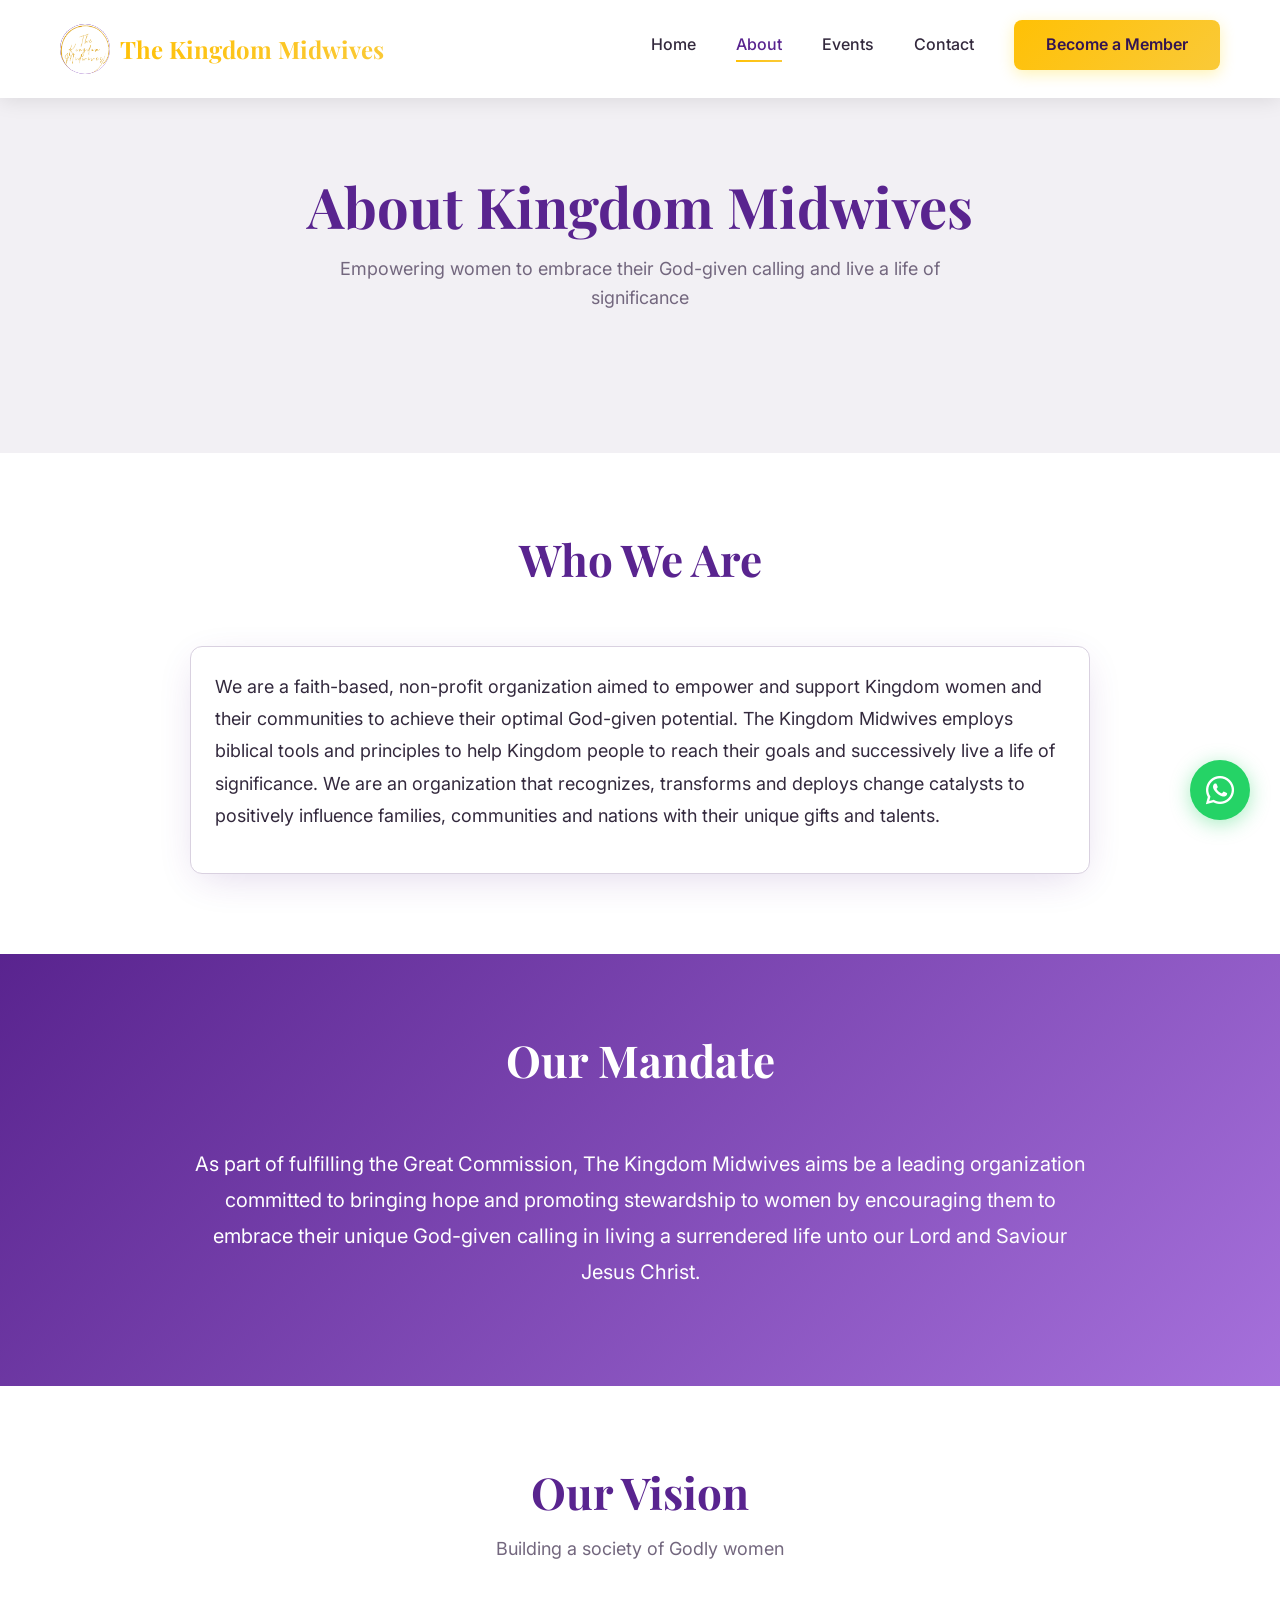
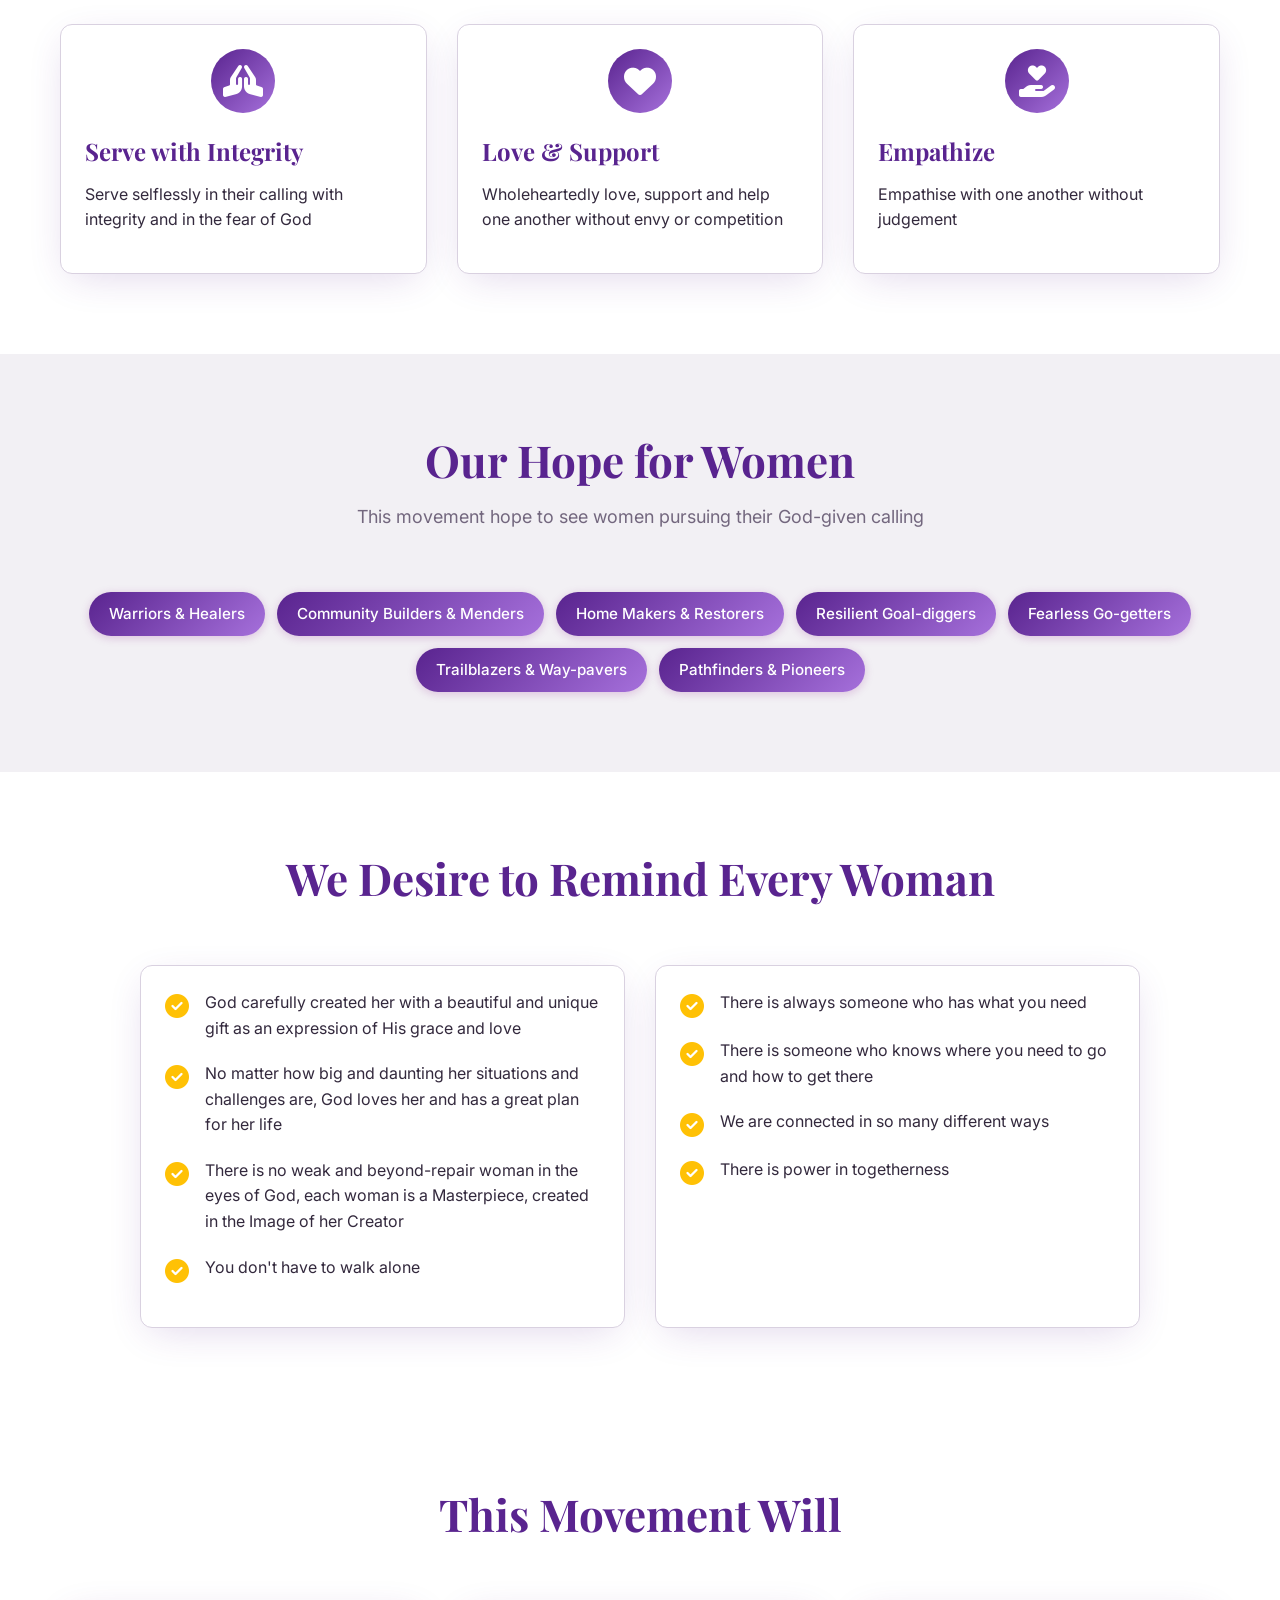
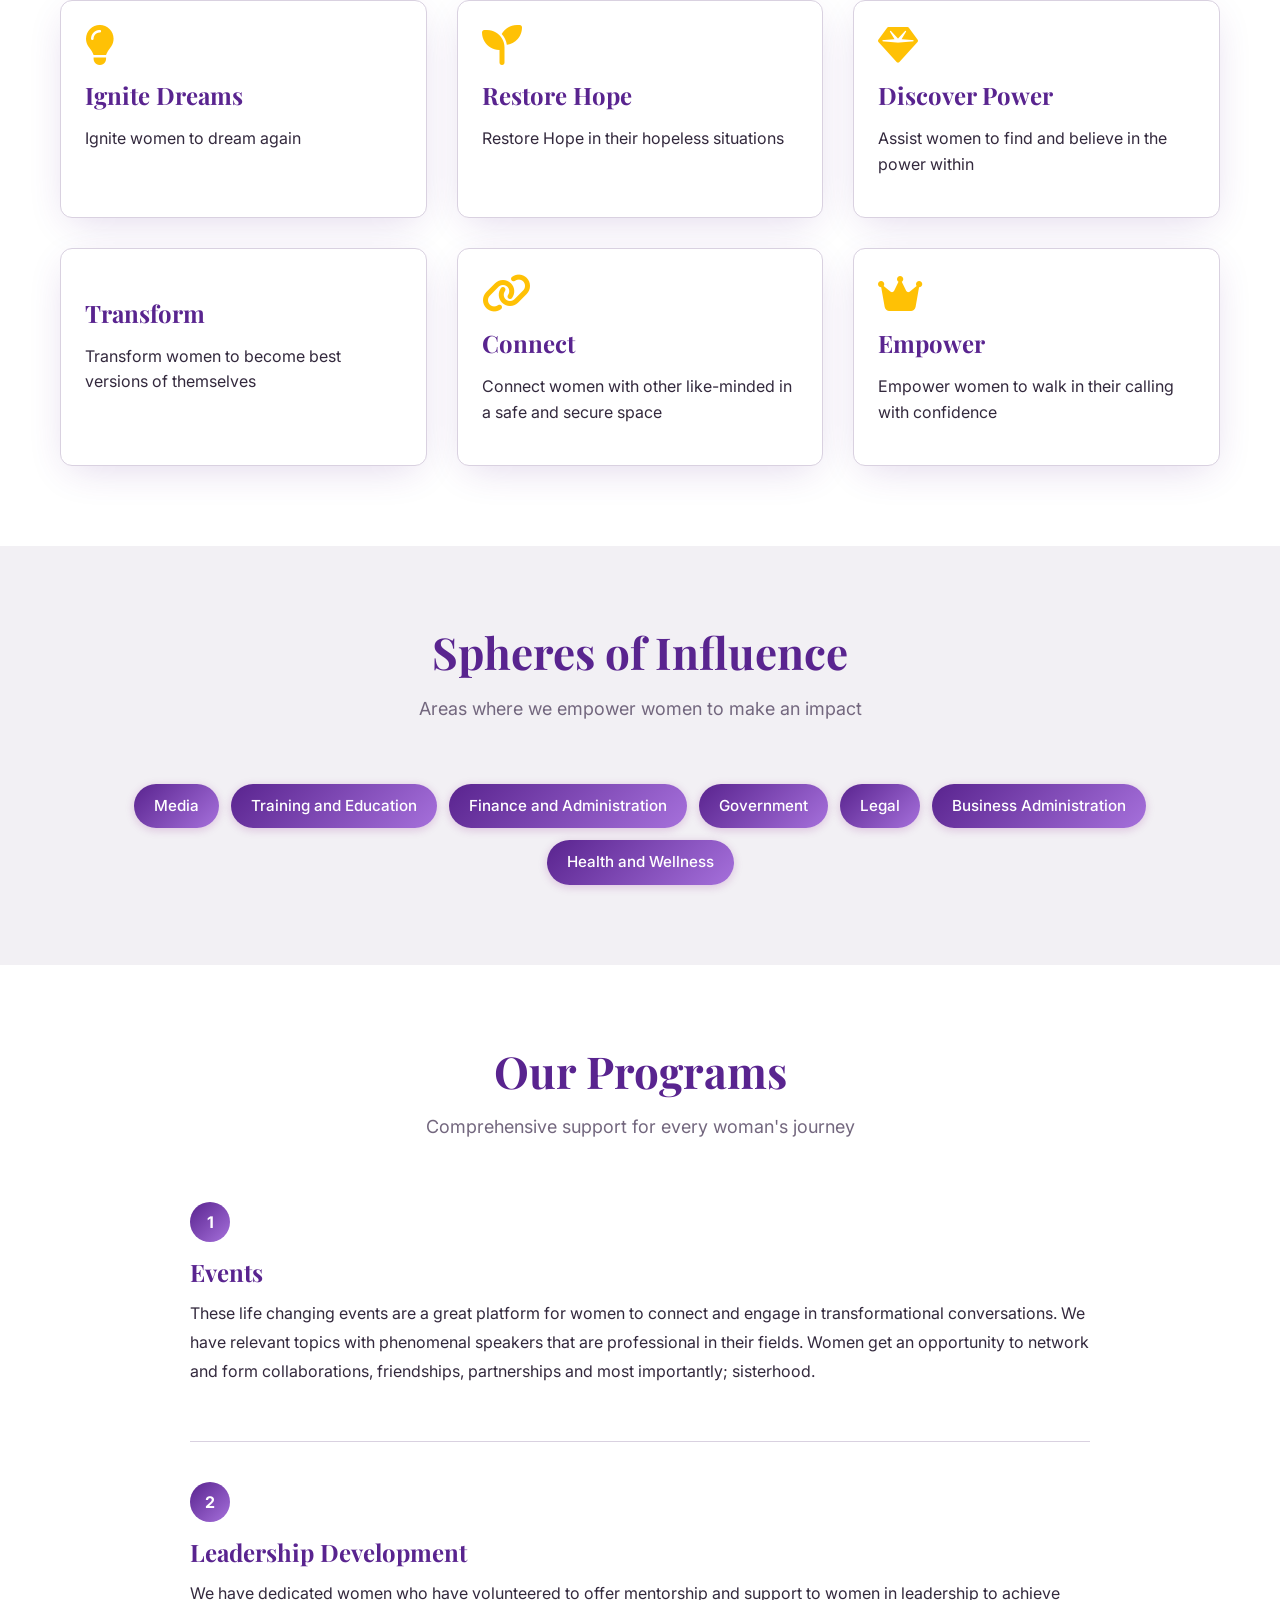
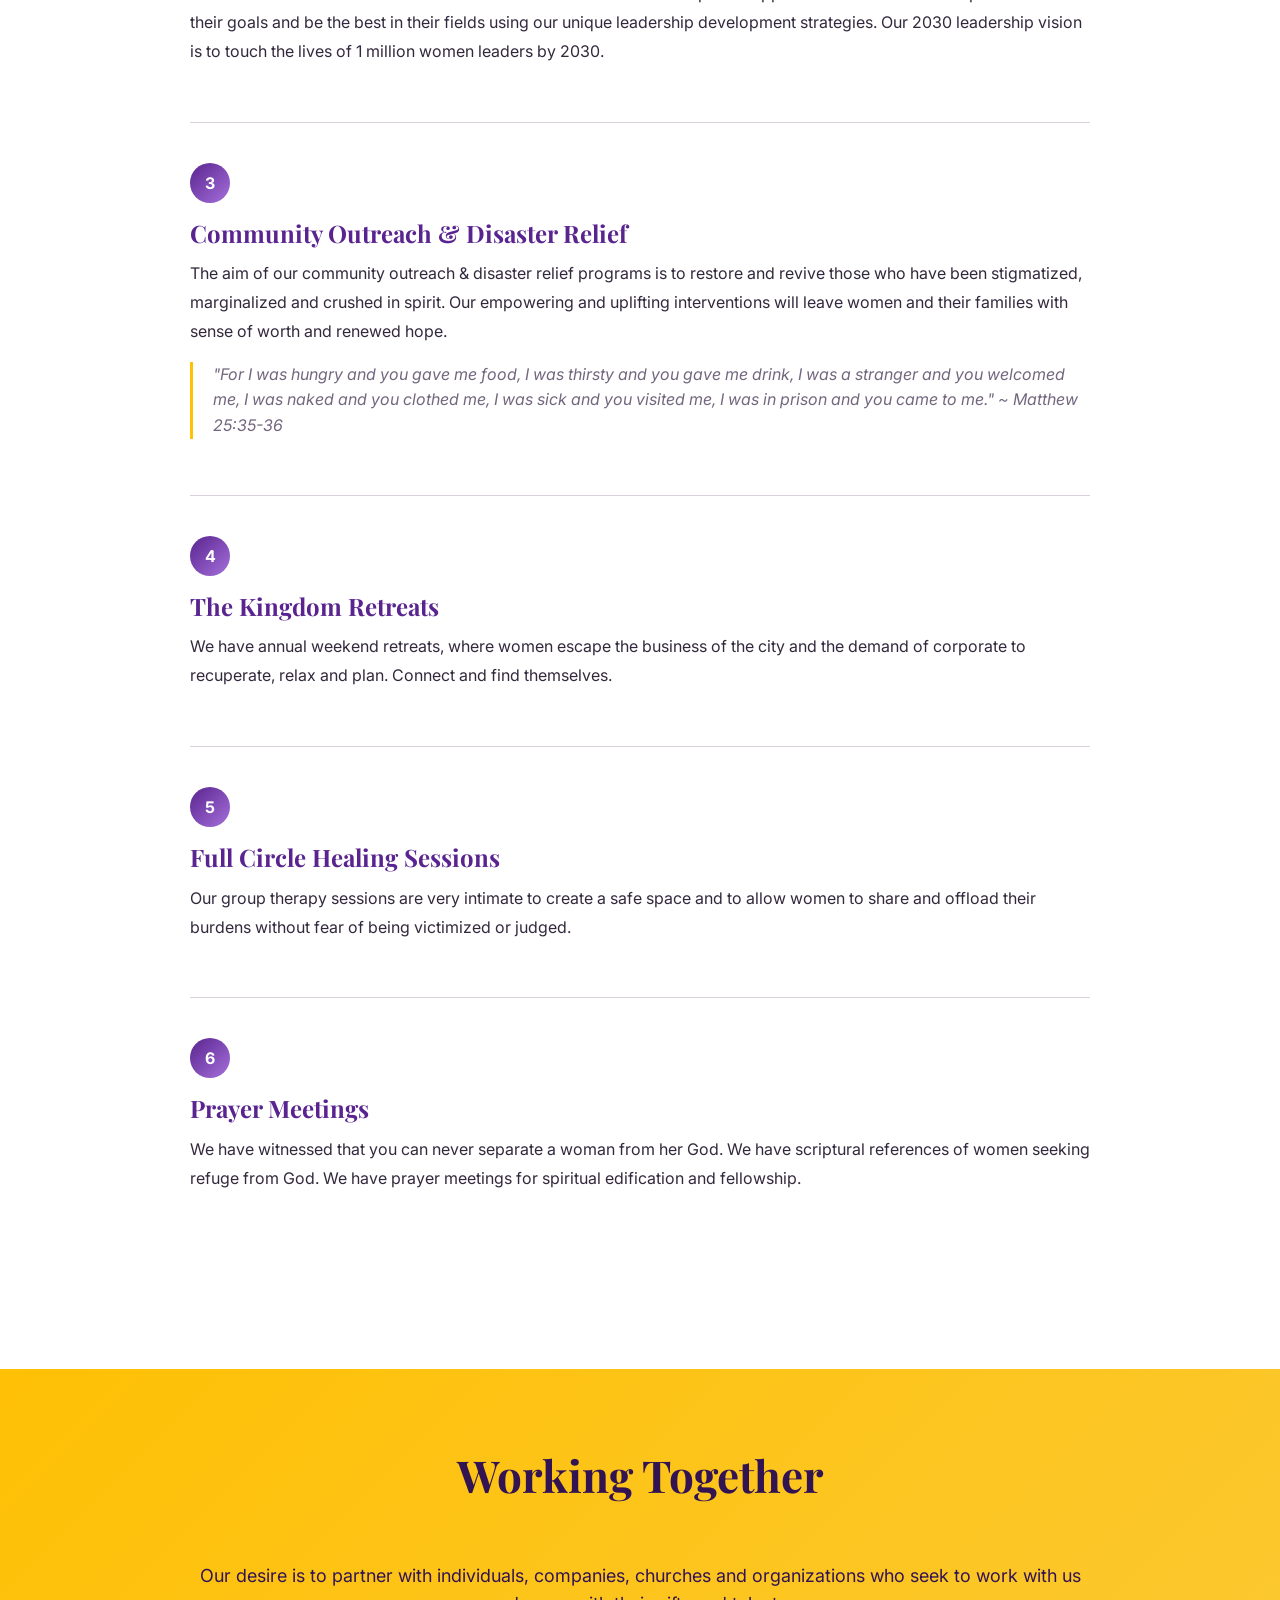
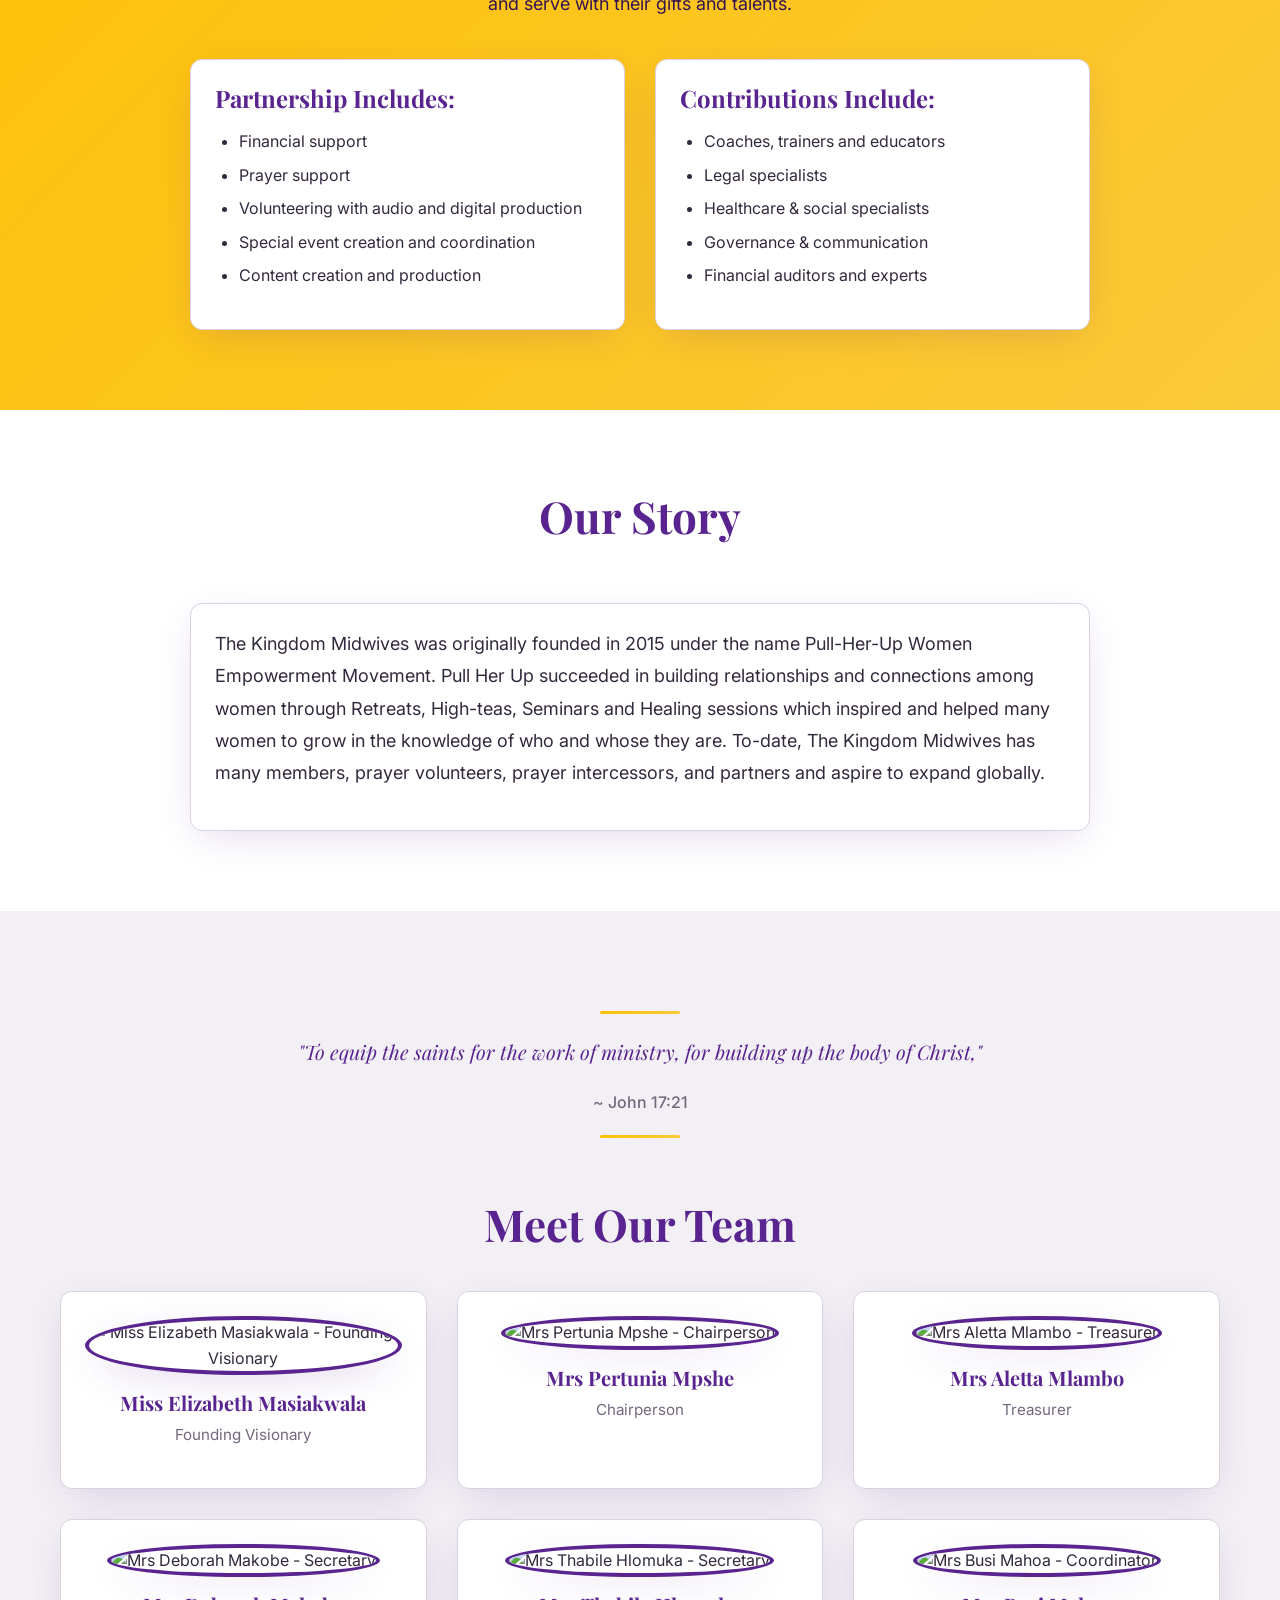
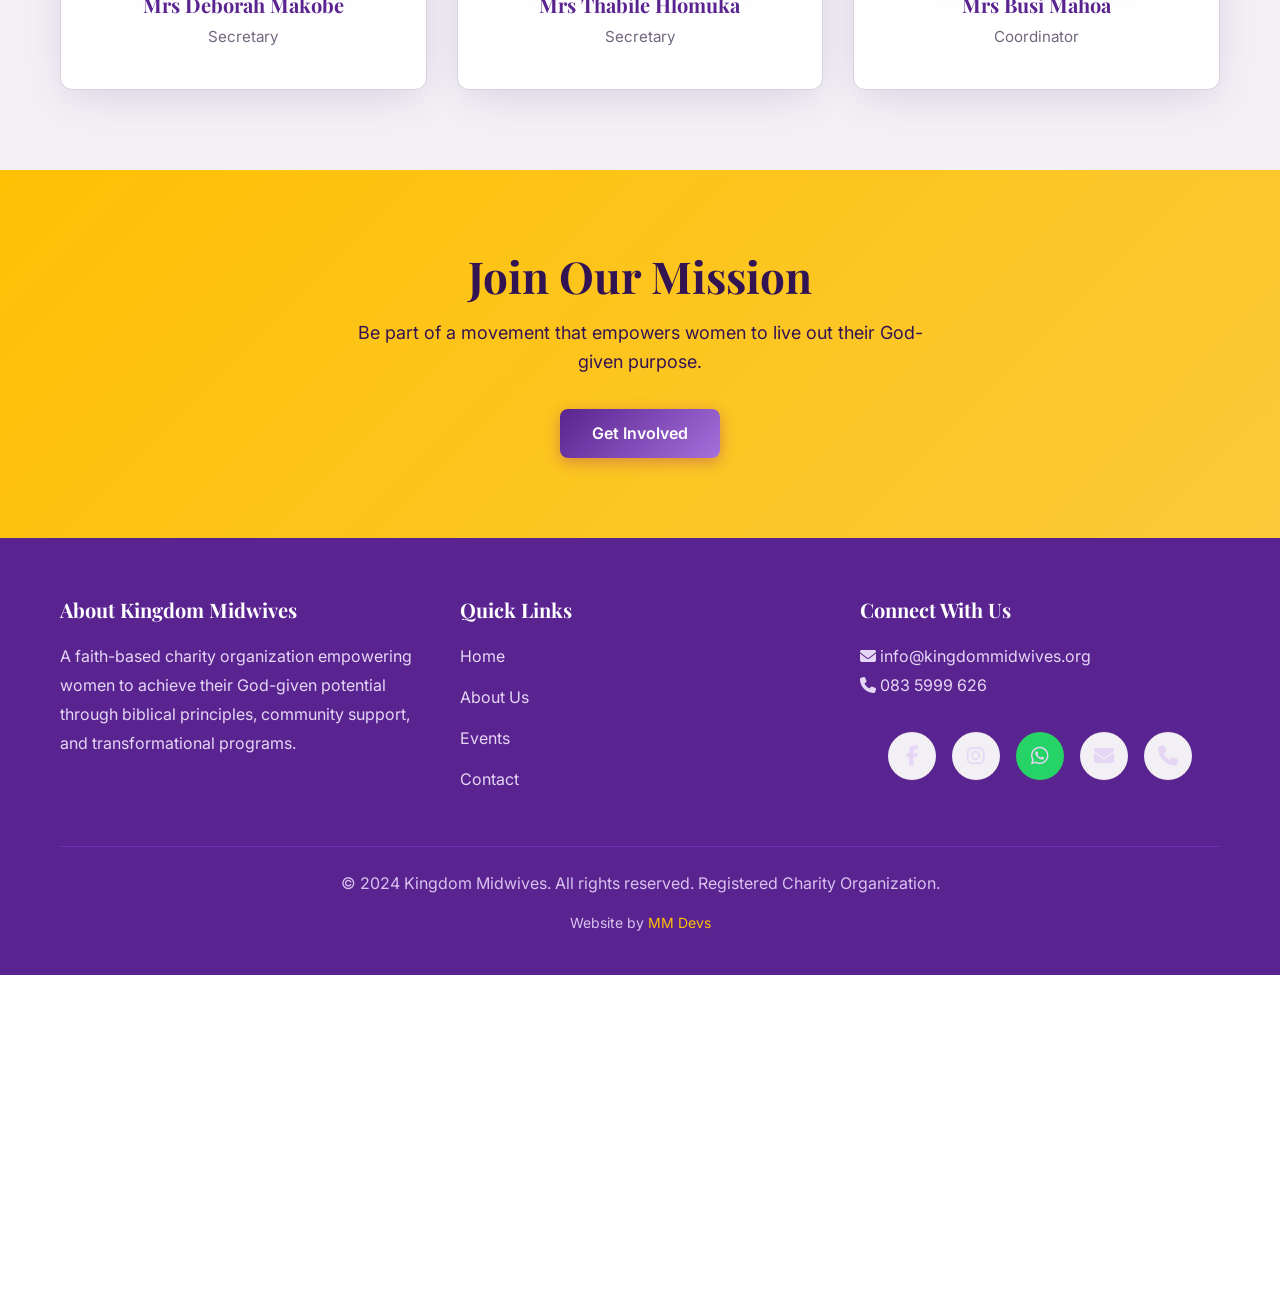
==== about.html @ 0df6bdac "Changes to be committed: 	new file:   .vscode/settings.json 	new file:   QUICK-START.md 	new file:  " ====
<!DOCTYPE html>
<html lang="en">
<head>
  <meta charset="UTF-8">
  <meta name="viewport" content="width=device-width, initial-scale=1.0">
  <meta name="description" content="Learn about Kingdom Midwives - Our mission, vision, programs, and team dedicated to empowering women through faith and community.">
  <meta name="keywords" content="Christian women's charity, women empowerment, faith-based programs, Kingdom Midwives mission">
  <title>About Us | Kingdom Midwives</title>

  <!-- Google Fonts -->
  <link href="https://fonts.googleapis.com/css2?family=Playfair+Display:wght@400;700&family=Inter:wght@300;400;600&display=swap" rel="stylesheet">

  <!-- Font Awesome Icons -->
  <link rel="stylesheet" href="https://cdnjs.cloudflare.com/ajax/libs/font-awesome/6.4.0/css/all.min.css">

  <!-- Stylesheets -->
  <link rel="stylesheet" href="css/styles.css">
  <link rel="stylesheet" href="css/responsive.css">
</head>
<body>

  <!-- Navigation Bar -->
  <nav class="navbar" role="navigation" aria-label="Main navigation">
    <div class="nav-container">
      <a href="index.html" class="nav-logo" aria-label="The Kingdom Midwives Home">
        <div class="logo-icon">
          <img src="assets/images/logos/logo.png" alt="The Kingdom Midwives Logo">
        </div>
        <span>The Kingdom Midwives</span>
      </a>

      <ul class="nav-menu" id="navMenu">
        <li><a href="index.html" class="nav-link">Home</a></li>
        <li><a href="about.html" class="nav-link active">About</a></li>
        <li><a href="events.html" class="nav-link">Events</a></li>
        <li><a href="contact.html" class="nav-link">Contact</a></li>
        <li><a href="contact.html" class="btn btn-secondary">Become a Member</a></li>
      </ul>

      <button class="mobile-menu-btn" id="mobileMenuBtn" aria-label="Toggle mobile menu" aria-expanded="false">
        <span></span>
        <span></span>
        <span></span>
      </button>
    </div>
  </nav>

  <!-- Page Header -->
  <section class="section" style="margin-top: 72px; padding-top: 100px; background: hsl(var(--muted));">
    <div class="container">
      <div class="section-header">
        <h1 class="section-title">About Kingdom Midwives</h1>
        <p class="section-subtitle">
          Empowering women to embrace their God-given calling and live a life of significance
        </p>
      </div>
    </div>
  </section>

  <!-- Who We Are -->
  <section class="section animate-on-scroll">
    <div class="container">
      <div class="section-header">
        <h2 class="section-title">Who We Are</h2>
      </div>
      <div class="card" style="max-width: 900px; margin: 0 auto;">
        <p style="font-size: 1.125rem; line-height: 1.8;">
          We are a faith-based, non-profit organization aimed to empower and support Kingdom women and their
          communities to achieve their optimal God-given potential. The Kingdom Midwives employs biblical tools
          and principles to help Kingdom people to reach their goals and successively live a life of significance.
          We are an organization that recognizes, transforms and deploys change catalysts to positively influence
          families, communities and nations with their unique gifts and talents.
        </p>
      </div>
    </div>
  </section>

  <!-- Our Mandate -->
  <section class="section" style="background: var(--gradient-primary); color: white;">
    <div class="container">
      <div class="section-header">
        <h2 class="section-title" style="color: white;">Our Mandate</h2>
      </div>
      <div style="max-width: 900px; margin: 0 auto; text-align: center;">
        <p style="font-size: 1.25rem; line-height: 1.8;">
          As part of fulfilling the Great Commission, The Kingdom Midwives aims be a leading organization
          committed to bringing hope and promoting stewardship to women by encouraging them to embrace their
          unique God-given calling in living a surrendered life unto our Lord and Saviour Jesus Christ.
        </p>
      </div>
    </div>
  </section>

  <!-- Our Vision -->
  <section class="section animate-on-scroll">
    <div class="container">
      <div class="section-header">
        <h2 class="section-title">Our Vision</h2>
        <p class="section-subtitle">Building a society of Godly women</p>
      </div>

      <div class="grid grid-3">
        <div class="card">
          <div class="mission-icon">
            <i class="fas fa-hands-praying"></i>
          </div>
          <h4>Serve with Integrity</h4>
          <p>Serve selflessly in their calling with integrity and in the fear of God</p>
        </div>

        <div class="card">
          <div class="mission-icon">
            <i class="fas fa-heart"></i>
          </div>
          <h4>Love & Support</h4>
          <p>Wholeheartedly love, support and help one another without envy or competition</p>
        </div>

        <div class="card">
          <div class="mission-icon">
            <i class="fas fa-hand-holding-heart"></i>
          </div>
          <h4>Empathize</h4>
          <p>Empathise with one another without judgement</p>
        </div>
      </div>
    </div>
  </section>

  <!-- Our Hope for Women -->
  <section class="section" style="background: hsl(var(--muted));">
    <div class="container">
      <div class="section-header">
        <h2 class="section-title">Our Hope for Women</h2>
        <p class="section-subtitle">This movement hope to see women pursuing their God-given calling</p>
      </div>

      <div class="badge-grid">
        <span class="badge">Warriors & Healers</span>
        <span class="badge">Community Builders & Menders</span>
        <span class="badge">Home Makers & Restorers</span>
        <span class="badge">Resilient Goal-diggers</span>
        <span class="badge">Fearless Go-getters</span>
        <span class="badge">Trailblazers & Way-pavers</span>
        <span class="badge">Pathfinders & Pioneers</span>
      </div>
    </div>
  </section>

  <!-- We Desire to Remind -->
  <section class="section animate-on-scroll">
    <div class="container">
      <div class="section-header">
        <h2 class="section-title">We Desire to Remind Every Woman</h2>
      </div>

      <div class="grid grid-2" style="max-width: 1000px; margin: 0 auto;">
        <div class="card">
          <ul style="list-style: none; margin: 0; padding: 0;">
            <li style="display: flex; align-items: start; margin-bottom: 20px;">
              <i class="fas fa-check-circle" style="color: hsl(var(--secondary)); font-size: 24px; margin-right: 16px; margin-top: 4px;"></i>
              <span>God carefully created her with a beautiful and unique gift as an expression of His grace and love</span>
            </li>
            <li style="display: flex; align-items: start; margin-bottom: 20px;">
              <i class="fas fa-check-circle" style="color: hsl(var(--secondary)); font-size: 24px; margin-right: 16px; margin-top: 4px;"></i>
              <span>No matter how big and daunting her situations and challenges are, God loves her and has a great plan for her life</span>
            </li>
            <li style="display: flex; align-items: start; margin-bottom: 20px;">
              <i class="fas fa-check-circle" style="color: hsl(var(--secondary)); font-size: 24px; margin-right: 16px; margin-top: 4px;"></i>
              <span>There is no weak and beyond-repair woman in the eyes of God, each woman is a Masterpiece, created in the Image of her Creator</span>
            </li>
            <li style="display: flex; align-items: start; margin-bottom: 20px;">
              <i class="fas fa-check-circle" style="color: hsl(var(--secondary)); font-size: 24px; margin-right: 16px; margin-top: 4px;"></i>
              <span>You don't have to walk alone</span>
            </li>
          </ul>
        </div>

        <div class="card">
          <ul style="list-style: none; margin: 0; padding: 0;">
            <li style="display: flex; align-items: start; margin-bottom: 20px;">
              <i class="fas fa-check-circle" style="color: hsl(var(--secondary)); font-size: 24px; margin-right: 16px; margin-top: 4px;"></i>
              <span>There is always someone who has what you need</span>
            </li>
            <li style="display: flex; align-items: start; margin-bottom: 20px;">
              <i class="fas fa-check-circle" style="color: hsl(var(--secondary)); font-size: 24px; margin-right: 16px; margin-top: 4px;"></i>
              <span>There is someone who knows where you need to go and how to get there</span>
            </li>
            <li style="display: flex; align-items: start; margin-bottom: 20px;">
              <i class="fas fa-check-circle" style="color: hsl(var(--secondary)); font-size: 24px; margin-right: 16px; margin-top: 4px;"></i>
              <span>We are connected in so many different ways</span>
            </li>
            <li style="display: flex; align-items: start; margin-bottom: 20px;">
              <i class="fas fa-check-circle" style="color: hsl(var(--secondary)); font-size: 24px; margin-right: 16px; margin-top: 4px;"></i>
              <span>There is power in togetherness</span>
            </li>
          </ul>
        </div>
      </div>
    </div>
  </section>

  <!-- This Movement Will -->
  <section class="section">
    <div class="container">
      <div class="section-header">
        <h2 class="section-title">This Movement Will</h2>
      </div>

      <div class="grid grid-3">
        <div class="card animate-on-scroll">
          <i class="fas fa-lightbulb" style="font-size: 40px; color: hsl(var(--secondary)); margin-bottom: 16px;"></i>
          <h4>Ignite Dreams</h4>
          <p>Ignite women to dream again</p>
        </div>

        <div class="card animate-on-scroll">
          <i class="fas fa-seedling" style="font-size: 40px; color: hsl(var(--secondary)); margin-bottom: 16px;"></i>
          <h4>Restore Hope</h4>
          <p>Restore Hope in their hopeless situations</p>
        </div>

        <div class="card animate-on-scroll">
          <i class="fas fa-gem" style="font-size: 40px; color: hsl(var(--secondary)); margin-bottom: 16px;"></i>
          <h4>Discover Power</h4>
          <p>Assist women to find and believe in the power within</p>
        </div>

        <div class="card animate-on-scroll">
          <i class="fas fa-butterfly" style="font-size: 40px; color: hsl(var(--secondary)); margin-bottom: 16px;"></i>
          <h4>Transform</h4>
          <p>Transform women to become best versions of themselves</p>
        </div>

        <div class="card animate-on-scroll">
          <i class="fas fa-link" style="font-size: 40px; color: hsl(var(--secondary)); margin-bottom: 16px;"></i>
          <h4>Connect</h4>
          <p>Connect women with other like-minded in a safe and secure space</p>
        </div>

        <div class="card animate-on-scroll">
          <i class="fas fa-crown" style="font-size: 40px; color: hsl(var(--secondary)); margin-bottom: 16px;"></i>
          <h4>Empower</h4>
          <p>Empower women to walk in their calling with confidence</p>
        </div>
      </div>
    </div>
  </section>

  <!-- Spheres of Influence -->
  <section class="section" style="background: hsl(var(--muted));">
    <div class="container">
      <div class="section-header">
        <h2 class="section-title">Spheres of Influence</h2>
        <p class="section-subtitle">Areas where we empower women to make an impact</p>
      </div>

      <div class="badge-grid">
        <span class="badge">Media</span>
        <span class="badge">Training and Education</span>
        <span class="badge">Finance and Administration</span>
        <span class="badge">Government</span>
        <span class="badge">Legal</span>
        <span class="badge">Business Administration</span>
        <span class="badge">Health and Wellness</span>
      </div>
    </div>
  </section>

  <!-- Our Programs -->
  <section class="section animate-on-scroll" id="programs">
    <div class="container">
      <div class="section-header">
        <h2 class="section-title">Our Programs</h2>
        <p class="section-subtitle">Comprehensive support for every woman's journey</p>
      </div>

      <div class="programs-list">
        <div class="program-item">
          <div class="program-number">1</div>
          <h3 class="program-title">Events</h3>
          <p class="program-description">
            These life changing events are a great platform for women to connect and engage in transformational
            conversations. We have relevant topics with phenomenal speakers that are professional in their fields.
            Women get an opportunity to network and form collaborations, friendships, partnerships and most
            importantly; sisterhood.
          </p>
        </div>

        <div class="program-item">
          <div class="program-number">2</div>
          <h3 class="program-title">Leadership Development</h3>
          <p class="program-description">
            We have dedicated women who have volunteered to offer mentorship and support to women in leadership
            to achieve their goals and be the best in their fields using our unique leadership development strategies.
            Our 2030 leadership vision is to touch the lives of 1 million women leaders by 2030.
          </p>
        </div>

        <div class="program-item">
          <div class="program-number">3</div>
          <h3 class="program-title">Community Outreach & Disaster Relief</h3>
          <p class="program-description">
            The aim of our community outreach & disaster relief programs is to restore and revive those who have
            been stigmatized, marginalized and crushed in spirit. Our empowering and uplifting interventions will
            leave women and their families with sense of worth and renewed hope.
          </p>
          <p class="program-scripture">
            "For I was hungry and you gave me food, I was thirsty and you gave me drink, I was a stranger and you
            welcomed me, I was naked and you clothed me, I was sick and you visited me, I was in prison and you came
            to me." ~ Matthew 25:35-36
          </p>
        </div>

        <div class="program-item">
          <div class="program-number">4</div>
          <h3 class="program-title">The Kingdom Retreats</h3>
          <p class="program-description">
            We have annual weekend retreats, where women escape the business of the city and the demand of corporate
            to recuperate, relax and plan. Connect and find themselves.
          </p>
        </div>

        <div class="program-item">
          <div class="program-number">5</div>
          <h3 class="program-title">Full Circle Healing Sessions</h3>
          <p class="program-description">
            Our group therapy sessions are very intimate to create a safe space and to allow women to share and
            offload their burdens without fear of being victimized or judged.
          </p>
        </div>

        <div class="program-item">
          <div class="program-number">6</div>
          <h3 class="program-title">Prayer Meetings</h3>
          <p class="program-description">
            We have witnessed that you can never separate a woman from her God. We have scriptural references of
            women seeking refuge from God. We have prayer meetings for spiritual edification and fellowship.
          </p>
        </div>
      </div>
    </div>
  </section>

  <!-- Working Together -->
  <section class="section" style="background: var(--gradient-gold);">
    <div class="container">
      <div class="section-header">
        <h2 class="section-title" style="color: hsl(var(--secondary-foreground));">Working Together</h2>
      </div>

      <div style="max-width: 900px; margin: 0 auto;">
        <p style="font-size: 1.125rem; text-align: center; margin-bottom: 40px; color: hsl(var(--secondary-foreground));">
          Our desire is to partner with individuals, companies, churches and organizations who seek to work with us
          and serve with their gifts and talents.
        </p>

        <div class="grid grid-2">
          <div class="card">
            <h4 style="margin-bottom: 16px;">Partnership Includes:</h4>
            <ul>
              <li>Financial support</li>
              <li>Prayer support</li>
              <li>Volunteering with audio and digital production</li>
              <li>Special event creation and coordination</li>
              <li>Content creation and production</li>
            </ul>
          </div>

          <div class="card">
            <h4 style="margin-bottom: 16px;">Contributions Include:</h4>
            <ul>
              <li>Coaches, trainers and educators</li>
              <li>Legal specialists</li>
              <li>Healthcare & social specialists</li>
              <li>Governance & communication</li>
              <li>Financial auditors and experts</li>
            </ul>
          </div>
        </div>
      </div>
    </div>
  </section>

  <!-- Our Story -->
  <section class="section animate-on-scroll">
    <div class="container">
      <div class="section-header">
        <h2 class="section-title">Our Story</h2>
      </div>

      <div class="card" style="max-width: 900px; margin: 0 auto;">
        <p style="font-size: 1.125rem; line-height: 1.8;">
          The Kingdom Midwives was originally founded in 2015 under the name Pull-Her-Up Women Empowerment Movement.
          Pull Her Up succeeded in building relationships and connections among women through Retreats, High-teas,
          Seminars and Healing sessions which inspired and helped many women to grow in the knowledge of who and whose
          they are. To-date, The Kingdom Midwives has many members, prayer volunteers, prayer intercessors, and partners
          and aspire to expand globally.
        </p>
      </div>
    </div>
  </section>

  <!-- The Team -->
  <section class="section" style="background: hsl(var(--muted));">
    <div class="container">
      <div class="section-header">
        <div class="accent-line"></div>
        <p class="scripture-quote" style="font-size: 1.25rem; margin-bottom: 16px;">
          "To equip the saints for the work of ministry, for building up the body of Christ,"
        </p>
        <p class="scripture-reference">~ John 17:21</p>
        <div class="accent-line"></div>
      </div>

      <h2 class="section-title text-center mb-5">Meet Our Team</h2>

      <div class="grid grid-3">
        <div class="team-member card animate-on-scroll">
          <img src="images/team/elizabeth-masiakwala.jpg" alt="Miss Elizabeth Masiakwala - Founding Visionary" class="team-photo" onerror="this.src='https://via.placeholder.com/200x200/6B46C1/FFFFFF?text=EM'">
          <h3 class="team-name">Miss Elizabeth Masiakwala</h3>
          <p class="team-role">Founding Visionary</p>
        </div>

        <div class="team-member card animate-on-scroll">
          <img src="images/team/pertunia-mpshe.jpg" alt="Mrs Pertunia Mpshe - Chairperson" class="team-photo" onerror="this.src='https://via.placeholder.com/200x200/6B46C1/FFFFFF?text=PM'">
          <h3 class="team-name">Mrs Pertunia Mpshe</h3>
          <p class="team-role">Chairperson</p>
        </div>

        <div class="team-member card animate-on-scroll">
          <img src="images/team/aletta-mlambo.jpg" alt="Mrs Aletta Mlambo - Treasurer" class="team-photo" onerror="this.src='https://via.placeholder.com/200x200/6B46C1/FFFFFF?text=AM'">
          <h3 class="team-name">Mrs Aletta Mlambo</h3>
          <p class="team-role">Treasurer</p>
        </div>

        <div class="team-member card animate-on-scroll">
          <img src="images/team/deborah-makobe.jpg" alt="Mrs Deborah Makobe - Secretary" class="team-photo" onerror="this.src='https://via.placeholder.com/200x200/6B46C1/FFFFFF?text=DM'">
          <h3 class="team-name">Mrs Deborah Makobe</h3>
          <p class="team-role">Secretary</p>
        </div>

        <div class="team-member card animate-on-scroll">
          <img src="images/team/thabile-hlomuka.jpg" alt="Mrs Thabile Hlomuka - Secretary" class="team-photo" onerror="this.src='https://via.placeholder.com/200x200/6B46C1/FFFFFF?text=TH'">
          <h3 class="team-name">Mrs Thabile Hlomuka</h3>
          <p class="team-role">Secretary</p>
        </div>

        <div class="team-member card animate-on-scroll">
          <img src="images/team/busi-mahoa.jpg" alt="Mrs Busi Mahoa - Coordinator" class="team-photo" onerror="this.src='https://via.placeholder.com/200x200/6B46C1/FFFFFF?text=BM'">
          <h3 class="team-name">Mrs Busi Mahoa</h3>
          <p class="team-role">Coordinator</p>
        </div>
      </div>
    </div>
  </section>

  <!-- Call to Action -->
  <section class="cta-section">
    <div class="container">
      <h2>Join Our Mission</h2>
      <p class="cta-text">
        Be part of a movement that empowers women to live out their God-given purpose.
      </p>
      <a href="contact.html" class="btn btn-primary">Get Involved</a>
    </div>
  </section>

  <!-- Footer -->
  <footer class="footer">
    <div class="container">
      <div class="footer-content">
        <!-- Column 1: About -->
        <div class="footer-section">
          <h3>About Kingdom Midwives</h3>
          <p>
            A faith-based charity organization empowering women to achieve their
            God-given potential through biblical principles, community support, and transformational programs.
          </p>
        </div>

        <!-- Column 2: Quick Links -->
        <div class="footer-section">
          <h3>Quick Links</h3>
          <ul class="footer-links">
            <li><a href="index.html">Home</a></li>
            <li><a href="about.html">About Us</a></li>
            <li><a href="events.html">Events</a></li>
            <li><a href="contact.html">Contact</a></li>
          </ul>
        </div>

        <!-- Column 3: Connect -->
        <div class="footer-section">
          <h3>Connect With Us</h3>
          <p>
            <i class="fas fa-envelope"></i> info@kingdommidwives.org<br>
            <i class="fas fa-phone"></i> 083 5999 626
          </p>
          <div class="social-links">
            <a href="#" class="social-link" aria-label="Facebook">
              <i class="fab fa-facebook-f"></i>
            </a>
            <a href="#" class="social-link" aria-label="Instagram">
              <i class="fab fa-instagram"></i>
            </a>
            <a href="https://wa.me/27835999626" class="social-link" aria-label="WhatsApp" target="_blank" rel="noopener noreferrer" style="background: #25D366;">
              <i class="fab fa-whatsapp"></i>
            </a>
            <a href="mailto:info@kingdommidwives.org" class="social-link" aria-label="Email">
              <i class="fas fa-envelope"></i>
            </a>
            <a href="tel:+27835999626" class="social-link" aria-label="Phone">
              <i class="fas fa-phone"></i>
            </a>
          </div>
        </div>
      </div>

      <!-- Copyright Bar -->
      <div class="footer-bottom">
        <p>&copy; 2024 Kingdom Midwives. All rights reserved. Registered Charity Organization.</p>
        <p style="margin-top: 8px; font-size: 0.875rem;">Website by <a href="https://mmdevs.co.za" target="_blank" rel="noopener noreferrer" style="color: hsl(var(--secondary)); text-decoration: none;">MM Devs</a></p>
      </div>
    </div>
  </footer>

  <!-- WhatsApp Float Button -->
  <a href="https://wa.me/27835999626?text=Hello%20The%20Kingdom%20Midwives!%20I%20would%20like%20to%20know%20more%20about%20your%20ministry."
     class="whatsapp-float"
     target="_blank"
     rel="noopener noreferrer"
     aria-label="Chat with us on WhatsApp">
    <span class="whatsapp-tooltip">Chat with us!</span>
    <i class="fab fa-whatsapp"></i>
  </a>

  <!-- JavaScript -->
  <script src="js/main.js"></script>

</body>
</html>
---- css/styles.css ----
/* ========================================
   Kingdom Midwives - Main Stylesheet
   ======================================== */

/* ========================================
   Design System & CSS Variables
   ======================================== */
:root {
  /* Primary Colors */
  --primary: 270 60% 35%;           /* Royal Purple */
  --primary-foreground: 0 0% 100%;  /* White text on purple */
  --primary-light: 270 60% 65%;     /* Lighter purple for gradients */

  /* Secondary Colors */
  --secondary: 45 100% 51%;         /* Gold */
  --secondary-foreground: 270 60% 20%; /* Dark purple text on gold */

  /* Accent */
  --accent: 45 95% 60%;             /* Light gold accent */
  --accent-foreground: 270 60% 20%;

  /* Neutrals */
  --background: 0 0% 100%;          /* White */
  --foreground: 270 20% 20%;        /* Dark text */
  --muted: 270 15% 95%;             /* Very light purple */
  --muted-foreground: 270 10% 45%;  /* Muted text */
  --border: 270 20% 85%;            /* Light border */

  /* Card */
  --card: 0 0% 100%;
  --card-foreground: 270 20% 20%;

  /* Design Tokens */
  --radius: 8px;
  --shadow-elegant: 0 10px 40px -10px hsl(270 60% 35% / 0.2);
  --shadow-glow: 0 0 40px hsl(270 60% 65% / 0.4);
  --gradient-primary: linear-gradient(135deg, hsl(270 60% 35%), hsl(270 60% 65%));
  --gradient-gold: linear-gradient(135deg, hsl(45 100% 51%), hsl(45 95% 60%));
  --transition-smooth: all 0.3s cubic-bezier(0.4, 0, 0.2, 1);

  /* Spacing */
  --section-padding: 80px;
  --component-spacing: 20px;
  --max-width: 1200px;
}

/* ========================================
   Base Styles & Reset
   ======================================== */
* {
  margin: 0;
  padding: 0;
  box-sizing: border-box;
}

html {
  scroll-behavior: smooth;
}

body {
  font-family: 'Inter', -apple-system, BlinkMacSystemFont, 'Segoe UI', sans-serif;
  font-size: 16px;
  line-height: 1.6;
  color: hsl(var(--foreground));
  background: hsl(var(--background));
  overflow-x: hidden;
}

/* ========================================
   Typography
   ======================================== */
h1, h2, h3, h4, h5, h6 {
  font-family: 'Playfair Display', Georgia, serif;
  font-weight: 700;
  line-height: 1.2;
  color: hsl(var(--primary));
  margin-bottom: 1rem;
}

h1 { font-size: 3.5rem; }
h2 { font-size: 2.75rem; }
h3 { font-size: 2rem; }
h4 { font-size: 1.5rem; }
h5 { font-size: 1.25rem; }
h6 { font-size: 1rem; }

p {
  margin-bottom: 1rem;
  font-weight: 400;
}

a {
  text-decoration: none;
  color: inherit;
  transition: var(--transition-smooth);
}

ul, ol {
  margin-left: 1.5rem;
  margin-bottom: 1rem;
}

li {
  margin-bottom: 0.5rem;
}

/* ========================================
   Layout Utilities
   ======================================== */
.container {
  max-width: var(--max-width);
  margin: 0 auto;
  padding: 0 20px;
}

.section {
  padding: var(--section-padding) 0;
}

.section-header {
  text-align: center;
  margin-bottom: 60px;
}

.section-title {
  margin-bottom: 16px;
}

.section-subtitle {
  font-size: 1.125rem;
  color: hsl(var(--muted-foreground));
  max-width: 600px;
  margin: 0 auto;
}

/* Gold Accent Line */
.accent-line {
  width: 80px;
  height: 3px;
  background: var(--gradient-gold);
  margin: 20px auto;
  border-radius: 2px;
}

/* ========================================
   Navigation Bar
   ======================================== */
.navbar {
  position: fixed;
  top: 0;
  left: 0;
  right: 0;
  background: hsl(var(--background));
  box-shadow: 0 2px 20px rgba(0, 0, 0, 0.1);
  z-index: 1000;
  transition: var(--transition-smooth);
}

.navbar.scrolled {
  box-shadow: 0 4px 30px rgba(0, 0, 0, 0.15);
}

.nav-container {
  display: flex;
  justify-content: space-between;
  align-items: center;
  padding: 20px;
  max-width: var(--max-width);
  margin: 0 auto;
}

.nav-logo {
  font-family: 'Playfair Display', serif;
  font-size: 1.5rem;
  font-weight: 700;
  display: flex;
  align-items: center;
  gap: 10px;
}

.nav-logo span {
  background: var(--gradient-gold);
  -webkit-background-clip: text;
  -webkit-text-fill-color: transparent;
  background-clip: text;
}

.nav-logo .logo-icon {
  width: 50px;
  height: 50px;
  background: var(--gradient-primary);
  border-radius: 50%;
  display: flex;
  align-items: center;
  justify-content: center;
  color: white;
  overflow: hidden;
  flex-shrink: 0;
}

.nav-logo .logo-icon img {
  width: 100%;
  height: 100%;
  object-fit: cover;
  border-radius: 50%;
}

.nav-menu {
  display: flex;
  list-style: none;
  gap: 40px;
  margin: 0;
  align-items: center;
}

.nav-link {
  font-weight: 500;
  color: hsl(var(--foreground));
  padding: 8px 0;
  position: relative;
}

.nav-link::after {
  content: '';
  position: absolute;
  bottom: 0;
  left: 0;
  width: 0;
  height: 2px;
  background: var(--gradient-gold);
  transition: width 0.3s ease;
}

.nav-link:hover::after,
.nav-link.active::after {
  width: 100%;
}

.nav-link.active {
  color: hsl(var(--primary));
}

/* Mobile Menu Button */
.mobile-menu-btn {
  display: none;
  flex-direction: column;
  gap: 5px;
  background: none;
  border: none;
  cursor: pointer;
  padding: 5px;
}

.mobile-menu-btn span {
  width: 25px;
  height: 3px;
  background: hsl(var(--primary));
  border-radius: 2px;
  transition: var(--transition-smooth);
}

.mobile-menu-btn.active span:nth-child(1) {
  transform: rotate(45deg) translate(8px, 8px);
}

.mobile-menu-btn.active span:nth-child(2) {
  opacity: 0;
}

.mobile-menu-btn.active span:nth-child(3) {
  transform: rotate(-45deg) translate(7px, -7px);
}

/* ========================================
   Buttons
   ======================================== */
.btn {
  display: inline-block;
  padding: 12px 32px;
  border-radius: var(--radius);
  font-weight: 600;
  font-size: 1rem;
  text-align: center;
  cursor: pointer;
  border: none;
  transition: var(--transition-smooth);
  font-family: 'Inter', sans-serif;
}

.btn-primary {
  background: var(--gradient-primary);
  color: hsl(var(--primary-foreground));
  box-shadow: 0 4px 15px rgba(128, 0, 128, 0.3);
}

.btn-primary:hover {
  transform: translateY(-2px);
  box-shadow: 0 6px 20px rgba(128, 0, 128, 0.4);
}

.btn-secondary {
  background: var(--gradient-gold);
  color: hsl(var(--secondary-foreground));
  box-shadow: 0 4px 15px rgba(255, 215, 0, 0.3);
}

.btn-secondary:hover {
  transform: translateY(-2px);
  box-shadow: 0 6px 20px rgba(255, 215, 0, 0.4);
}

.btn-outline {
  background: transparent;
  color: hsl(var(--primary));
  border: 2px solid hsl(var(--primary));
}

.btn-outline:hover {
  background: hsl(var(--primary));
  color: hsl(var(--primary-foreground));
}

/* ========================================
   Cards
   ======================================== */
.card {
  background: hsl(var(--card));
  border-radius: 12px;
  padding: 24px;
  box-shadow: var(--shadow-elegant);
  transition: var(--transition-smooth);
  border: 1px solid hsl(var(--border));
}

.card:hover {
  transform: translateY(-5px);
  box-shadow: 0 15px 50px -10px hsl(270 60% 35% / 0.3);
}

.card-image {
  width: 100%;
  height: 200px;
  object-fit: cover;
  border-radius: 8px;
  margin-bottom: 16px;
}

.card-title {
  font-size: 1.25rem;
  margin-bottom: 12px;
}

.card-text {
  color: hsl(var(--muted-foreground));
  margin-bottom: 16px;
}

/* ========================================
   Hero Section
   ======================================== */
.hero {
  position: relative;
  height: 100vh;
  display: flex;
  align-items: center;
  justify-content: center;
  text-align: center;
  color: white;
  overflow: hidden;
  margin-top: 72px;
}

.hero-background {
  position: absolute;
  top: 0;
  left: 0;
  width: 100%;
  height: 100%;
  background: linear-gradient(135deg, #667eea 0%, #764ba2 100%);
  z-index: -2;
}

.hero-overlay {
  position: absolute;
  top: 0;
  left: 0;
  width: 100%;
  height: 100%;
  background: linear-gradient(135deg, hsl(270 60% 35% / 0.85), hsl(270 60% 65% / 0.7));
  z-index: -1;
}

.hero-content {
  max-width: 800px;
  padding: 0 20px;
  animation: fadeInUp 1s ease-out;
}

.hero-title {
  font-size: 4rem;
  color: white;
  margin-bottom: 20px;
  text-shadow: 0 2px 20px rgba(0, 0, 0, 0.3);
}

.hero-subtitle {
  font-size: 1.5rem;
  margin-bottom: 40px;
  font-family: 'Inter', sans-serif;
  font-weight: 300;
  opacity: 0.95;
}

.hero-cta {
  display: flex;
  gap: 20px;
  justify-content: center;
  flex-wrap: wrap;
}

/* ========================================
   Grid Layouts
   ======================================== */
.grid {
  display: grid;
  gap: 30px;
}

.grid-2 {
  grid-template-columns: repeat(2, 1fr);
}

.grid-3 {
  grid-template-columns: repeat(3, 1fr);
}

.grid-4 {
  grid-template-columns: repeat(4, 1fr);
}

/* ========================================
   Scripture Section
   ======================================== */
.scripture-section {
  background: hsl(var(--muted));
  padding: 60px 0;
  text-align: center;
}

.scripture-quote {
  font-family: 'Playfair Display', serif;
  font-size: 1.75rem;
  font-style: italic;
  color: hsl(var(--primary));
  max-width: 800px;
  margin: 0 auto;
  line-height: 1.8;
}

.scripture-reference {
  font-family: 'Inter', sans-serif;
  font-size: 1rem;
  color: hsl(var(--muted-foreground));
  margin-top: 20px;
  font-weight: 500;
}

/* ========================================
   Mission Section
   ======================================== */
.mission-card {
  max-width: 900px;
  margin: 0 auto;
  text-align: center;
  padding: 40px;
}

.mission-icon {
  width: 64px;
  height: 64px;
  margin: 0 auto 24px;
  background: var(--gradient-primary);
  border-radius: 50%;
  display: flex;
  align-items: center;
  justify-content: center;
  color: white;
  font-size: 32px;
}

.mission-text {
  font-size: 1.125rem;
  line-height: 1.8;
  color: hsl(var(--foreground));
}

/* ========================================
   CTA Section
   ======================================== */
.cta-section {
  background: var(--gradient-gold);
  padding: 80px 0;
  text-align: center;
}

.cta-section h2 {
  color: hsl(var(--secondary-foreground));
  margin-bottom: 16px;
}

.cta-text {
  font-size: 1.125rem;
  color: hsl(var(--secondary-foreground));
  margin-bottom: 32px;
  max-width: 600px;
  margin-left: auto;
  margin-right: auto;
}

/* ========================================
   Team Section
   ======================================== */
.team-member {
  text-align: center;
}

.team-photo {
  width: 200px;
  height: 200px;
  border-radius: 50%;
  object-fit: cover;
  margin: 0 auto 16px;
  border: 4px solid hsl(var(--primary));
  box-shadow: var(--shadow-elegant);
}

.team-name {
  font-size: 1.25rem;
  margin-bottom: 8px;
}

.team-role {
  color: hsl(var(--muted-foreground));
  font-size: 0.95rem;
}

/* ========================================
   Event Cards
   ======================================== */
.event-card {
  display: flex;
  flex-direction: column;
  height: 100%;
}

.event-image {
  width: 100%;
  height: 250px;
  object-fit: cover;
  border-radius: 8px;
  margin-bottom: 20px;
}

.event-date {
  display: inline-block;
  background: var(--gradient-primary);
  color: white;
  padding: 6px 16px;
  border-radius: 20px;
  font-size: 0.875rem;
  margin-bottom: 12px;
  font-weight: 600;
}

.event-location {
  color: hsl(var(--muted-foreground));
  font-size: 0.95rem;
  margin-bottom: 12px;
  display: flex;
  align-items: center;
  gap: 8px;
}

.event-description {
  flex-grow: 1;
  margin-bottom: 20px;
}

/* ========================================
   Contact Form
   ======================================== */
.contact-section {
  display: grid;
  grid-template-columns: 1fr 1fr;
  gap: 60px;
  align-items: start;
}

.form-group {
  margin-bottom: 24px;
}

.form-label {
  display: block;
  margin-bottom: 8px;
  font-weight: 500;
  color: hsl(var(--foreground));
}

.form-input,
.form-textarea,
.form-select {
  width: 100%;
  padding: 12px;
  border: 1px solid hsl(var(--border));
  border-radius: var(--radius);
  font-family: 'Inter', sans-serif;
  font-size: 1rem;
  transition: var(--transition-smooth);
  background: hsl(var(--background));
}

.form-input:focus,
.form-textarea:focus,
.form-select:focus {
  outline: none;
  border-color: hsl(var(--primary));
  box-shadow: 0 0 0 3px hsl(270 60% 35% / 0.1);
}

.form-textarea {
  min-height: 150px;
  resize: vertical;
}

.form-error {
  color: #dc2626;
  font-size: 0.875rem;
  margin-top: 4px;
  display: none;
}

.form-error.active {
  display: block;
}

/* Contact Info Card */
.contact-info-card {
  position: sticky;
  top: 100px;
}

.contact-info-item {
  display: flex;
  align-items: start;
  gap: 16px;
  margin-bottom: 24px;
}

.contact-icon {
  width: 48px;
  height: 48px;
  background: var(--gradient-primary);
  border-radius: 50%;
  display: flex;
  align-items: center;
  justify-content: center;
  color: white;
  font-size: 20px;
  flex-shrink: 0;
}

.contact-info-text h4 {
  font-size: 1rem;
  margin-bottom: 4px;
}

.contact-info-text p {
  margin: 0;
  color: hsl(var(--muted-foreground));
}

/* ========================================
   Social Media Links
   ======================================== */
.social-links {
  display: flex;
  gap: 16px;
  justify-content: center;
  margin-top: 32px;
}

.social-link {
  width: 48px;
  height: 48px;
  border-radius: 50%;
  background: hsl(var(--muted));
  display: flex;
  align-items: center;
  justify-content: center;
  color: hsl(var(--primary));
  font-size: 20px;
  transition: var(--transition-smooth);
}

.social-link:hover {
  background: var(--gradient-primary);
  color: white;
  transform: translateY(-3px);
  box-shadow: var(--shadow-elegant);
}

/* ========================================
   Footer
   ======================================== */
.footer {
  background: hsl(var(--primary));
  color: hsl(var(--primary-foreground));
  padding: 60px 0 0;
}

.footer-content {
  display: grid;
  grid-template-columns: repeat(3, 1fr);
  gap: 40px;
  margin-bottom: 40px;
}

.footer-section h3 {
  color: hsl(var(--primary-foreground));
  font-size: 1.25rem;
  margin-bottom: 20px;
}

.footer-section p,
.footer-section a {
  color: hsl(270 60% 90%);
  line-height: 1.8;
}

.footer-links {
  list-style: none;
  margin: 0;
}

.footer-links li {
  margin-bottom: 12px;
}

.footer-links a:hover {
  color: hsl(var(--secondary));
}

.footer-bottom {
  border-top: 1px solid hsl(270 60% 45%);
  padding: 24px 0;
  text-align: center;
  color: hsl(270 60% 85%);
}

/* ========================================
   Badges / Pills
   ======================================== */
.badge-grid {
  display: flex;
  flex-wrap: wrap;
  gap: 12px;
  justify-content: center;
}

.badge {
  background: var(--gradient-primary);
  color: white;
  padding: 10px 20px;
  border-radius: 25px;
  font-size: 0.95rem;
  font-weight: 500;
  box-shadow: 0 2px 10px rgba(128, 0, 128, 0.2);
}

/* ========================================
   Animations
   ======================================== */
@keyframes fadeInUp {
  from {
    opacity: 0;
    transform: translateY(30px);
  }
  to {
    opacity: 1;
    transform: translateY(0);
  }
}

@keyframes fadeIn {
  from {
    opacity: 0;
  }
  to {
    opacity: 1;
  }
}

.fade-in {
  animation: fadeIn 0.8s ease-out;
}

.animate-on-scroll {
  opacity: 0;
  transform: translateY(20px);
  transition: opacity 0.6s ease-out, transform 0.6s ease-out;
}

.animate-on-scroll.fade-in {
  opacity: 1;
  transform: translateY(0);
}

/* ========================================
   WhatsApp Integration
   ======================================== */
.whatsapp-float {
  position: fixed;
  bottom: 80px;
  right: 30px;
  width: 60px;
  height: 60px;
  background: #25D366;
  border-radius: 50%;
  display: flex;
  align-items: center;
  justify-content: center;
  box-shadow: 0 4px 20px rgba(37, 211, 102, 0.4);
  z-index: 998;
  transition: var(--transition-smooth);
  cursor: pointer;
  text-decoration: none;
  animation: whatsapp-pulse 2s infinite;
}

.whatsapp-float:hover {
  transform: scale(1.1) translateY(-3px);
  box-shadow: 0 6px 25px rgba(37, 211, 102, 0.5);
}

.whatsapp-float i {
  color: white;
  font-size: 32px;
}

.whatsapp-tooltip {
  position: absolute;
  right: 70px;
  top: 50%;
  transform: translateY(-50%);
  background: white;
  padding: 8px 16px;
  border-radius: 8px;
  box-shadow: 0 2px 10px rgba(0, 0, 0, 0.1);
  white-space: nowrap;
  opacity: 0;
  visibility: hidden;
  transition: var(--transition-smooth);
  font-size: 0.9rem;
  color: hsl(var(--foreground));
  font-weight: 500;
}

.whatsapp-float:hover .whatsapp-tooltip {
  opacity: 1;
  visibility: visible;
  right: 75px;
}

@keyframes whatsapp-pulse {
  0%, 100% {
    box-shadow: 0 4px 20px rgba(37, 211, 102, 0.4);
  }
  50% {
    box-shadow: 0 4px 30px rgba(37, 211, 102, 0.7);
  }
}

/* WhatsApp Link in Contact Info */
.whatsapp-link {
  color: #25D366;
  transition: var(--transition-smooth);
  display: inline-flex;
  align-items: center;
  gap: 8px;
}

.whatsapp-link:hover {
  color: #128C7E;
  transform: translateX(3px);
}

/* ========================================
   Utility Classes
   ======================================== */
.text-center { text-align: center; }
.text-left { text-align: left; }
.text-right { text-align: right; }

.mt-1 { margin-top: 8px; }
.mt-2 { margin-top: 16px; }
.mt-3 { margin-top: 24px; }
.mt-4 { margin-top: 32px; }
.mt-5 { margin-top: 40px; }

.mb-1 { margin-bottom: 8px; }
.mb-2 { margin-bottom: 16px; }
.mb-3 { margin-bottom: 24px; }
.mb-4 { margin-bottom: 32px; }
.mb-5 { margin-bottom: 40px; }

.flex { display: flex; }
.flex-center { display: flex; justify-content: center; align-items: center; }
.gap-1 { gap: 8px; }
.gap-2 { gap: 16px; }
.gap-3 { gap: 24px; }

.hidden { display: none; }

/* ========================================
   Accessibility
   ======================================== */
.sr-only {
  position: absolute;
  width: 1px;
  height: 1px;
  padding: 0;
  margin: -1px;
  overflow: hidden;
  clip: rect(0, 0, 0, 0);
  white-space: nowrap;
  border-width: 0;
}

/* Focus styles for keyboard navigation */
a:focus-visible,
button:focus-visible,
input:focus-visible,
textarea:focus-visible,
select:focus-visible {
  outline: 3px solid hsl(var(--secondary));
  outline-offset: 2px;
}

/* ========================================
   Programs List
   ======================================== */
.programs-list {
  max-width: 900px;
  margin: 0 auto;
}

.program-item {
  margin-bottom: 40px;
  padding-bottom: 40px;
  border-bottom: 1px solid hsl(var(--border));
}

.program-item:last-child {
  border-bottom: none;
}

.program-number {
  display: inline-block;
  width: 40px;
  height: 40px;
  background: var(--gradient-primary);
  color: white;
  border-radius: 50%;
  text-align: center;
  line-height: 40px;
  font-weight: 700;
  margin-bottom: 16px;
}

.program-title {
  font-size: 1.5rem;
  margin-bottom: 12px;
}

.program-description {
  color: hsl(var(--foreground));
  line-height: 1.8;
}

.program-scripture {
  font-style: italic;
  color: hsl(var(--muted-foreground));
  margin-top: 12px;
  padding-left: 20px;
  border-left: 3px solid hsl(var(--secondary));
}
---- css/responsive.css ----
/* ========================================
   Kingdom Midwives - Responsive Styles
   Mobile-First Responsive Design
   ======================================== */

/* ========================================
   Tablet Styles (768px and below)
   ======================================== */
@media (max-width: 768px) {
  /* Typography adjustments */
  h1 { font-size: 2.5rem; }
  h2 { font-size: 2rem; }
  h3 { font-size: 1.5rem; }
  h4 { font-size: 1.25rem; }

  /* Hero Section */
  .hero {
    height: 80vh;
    margin-top: 60px;
  }

  .hero-title {
    font-size: 2.5rem;
  }

  .hero-subtitle {
    font-size: 1.125rem;
  }

  .hero-cta {
    flex-direction: column;
    align-items: center;
  }

  /* Navigation */
  .nav-menu {
    position: fixed;
    top: 72px;
    left: -100%;
    width: 100%;
    height: calc(100vh - 72px);
    background: hsl(var(--background));
    flex-direction: column;
    padding: 40px 20px;
    gap: 20px;
    transition: left 0.3s ease;
    box-shadow: 0 10px 30px rgba(0, 0, 0, 0.1);
    align-items: flex-start;
  }

  .nav-menu.active {
    left: 0;
  }

  .mobile-menu-btn {
    display: flex;
  }

  .nav-link {
    font-size: 1.125rem;
    width: 100%;
  }

  /* Grids */
  .grid-2,
  .grid-3,
  .grid-4 {
    grid-template-columns: 1fr;
  }

  /* Contact Section */
  .contact-section {
    grid-template-columns: 1fr;
    gap: 40px;
  }

  .contact-info-card {
    position: static;
  }

  /* Footer */
  .footer-content {
    grid-template-columns: 1fr;
    gap: 40px;
  }

  /* Section Padding */
  :root {
    --section-padding: 60px;
  }

  /* Cards */
  .card {
    padding: 20px;
  }

  /* Scripture Quote */
  .scripture-quote {
    font-size: 1.375rem;
  }

  /* Team Photos */
  .team-photo {
    width: 150px;
    height: 150px;
  }

  /* CTA Section */
  .cta-section {
    padding: 60px 0;
  }

  /* Event Cards */
  .event-image {
    height: 200px;
  }

  /* Programs */
  .program-item {
    margin-bottom: 32px;
    padding-bottom: 32px;
  }
}

/* ========================================
   Mobile Styles (480px and below)
   ======================================== */
@media (max-width: 480px) {
  /* Typography */
  h1 { font-size: 2rem; }
  h2 { font-size: 1.75rem; }
  h3 { font-size: 1.25rem; }

  /* Container */
  .container {
    padding: 0 16px;
  }

  /* Hero */
  .hero-title {
    font-size: 2rem;
  }

  .hero-subtitle {
    font-size: 1rem;
  }

  /* Buttons */
  .btn {
    padding: 10px 24px;
    font-size: 0.95rem;
    width: 100%;
  }

  .hero-cta .btn {
    width: 100%;
  }

  /* Nav Logo */
  .nav-logo {
    font-size: 1.25rem;
  }

  /* Section Header */
  .section-header {
    margin-bottom: 40px;
  }

  .section-title {
    font-size: 1.75rem;
  }

  .section-subtitle {
    font-size: 1rem;
  }

  /* Cards */
  .card {
    padding: 16px;
  }

  /* Team */
  .team-photo {
    width: 120px;
    height: 120px;
  }

  /* Social Links */
  .social-links {
    gap: 12px;
  }

  .social-link {
    width: 42px;
    height: 42px;
    font-size: 18px;
  }

  /* Footer */
  .footer {
    padding: 40px 0 0;
  }

  .footer-section h3 {
    font-size: 1.125rem;
  }

  /* Mission Card */
  .mission-card {
    padding: 24px 16px;
  }

  .mission-text {
    font-size: 1rem;
  }

  /* Scripture */
  .scripture-quote {
    font-size: 1.125rem;
  }

  /* Badge Grid */
  .badge-grid {
    gap: 8px;
  }

  .badge {
    font-size: 0.875rem;
    padding: 8px 16px;
  }

  /* Contact Info */
  .contact-icon {
    width: 40px;
    height: 40px;
    font-size: 18px;
  }

  /* Event Cards */
  .event-image {
    height: 180px;
  }

  /* Section Padding */
  :root {
    --section-padding: 40px;
  }

  /* Form */
  .form-input,
  .form-textarea,
  .form-select {
    font-size: 16px; /* Prevents zoom on iOS */
  }

  /* WhatsApp Float Button */
  .whatsapp-float {
    width: 50px;
    height: 50px;
    bottom: 70px;
    right: 20px;
  }

  .whatsapp-float i {
    font-size: 26px;
  }

  .whatsapp-tooltip {
    display: none; /* Hide tooltip on mobile */
  }
}

/* ========================================
   Large Desktop (1400px and above)
   ======================================== */
@media (min-width: 1400px) {
  :root {
    --max-width: 1320px;
  }

  .hero-title {
    font-size: 4.5rem;
  }

  h2 {
    font-size: 3rem;
  }
}

/* ========================================
   Print Styles
   ======================================== */
@media print {
  .navbar,
  .mobile-menu-btn,
  .hero-cta,
  .cta-section,
  .footer,
  .btn {
    display: none;
  }

  body {
    color: black;
    background: white;
  }

  a {
    text-decoration: underline;
  }

  .card {
    box-shadow: none;
    border: 1px solid #ddd;
    page-break-inside: avoid;
  }
}

/* ========================================
   Reduced Motion
   ======================================== */
@media (prefers-reduced-motion: reduce) {
  *,
  *::before,
  *::after {
    animation-duration: 0.01ms !important;
    animation-iteration-count: 1 !important;
    transition-duration: 0.01ms !important;
  }

  html {
    scroll-behavior: auto;
  }
}

/* ========================================
   Dark Mode Support (Optional)
   ======================================== */
@media (prefers-color-scheme: dark) {
  /* Uncomment to enable dark mode */
  /*
  :root {
    --background: 270 20% 10%;
    --foreground: 0 0% 95%;
    --card: 270 20% 15%;
    --card-foreground: 0 0% 95%;
    --muted: 270 15% 20%;
    --muted-foreground: 270 10% 70%;
    --border: 270 20% 25%;
  }

  .hero-background {
    filter: brightness(0.7);
  }
  */
}

/* ========================================
   Landscape Mobile Adjustments
   ======================================== */
@media (max-height: 500px) and (orientation: landscape) {
  .hero {
    height: auto;
    min-height: 100vh;
    padding: 100px 0 60px;
  }

  .nav-menu {
    height: auto;
    max-height: calc(100vh - 72px);
    overflow-y: auto;
  }
}
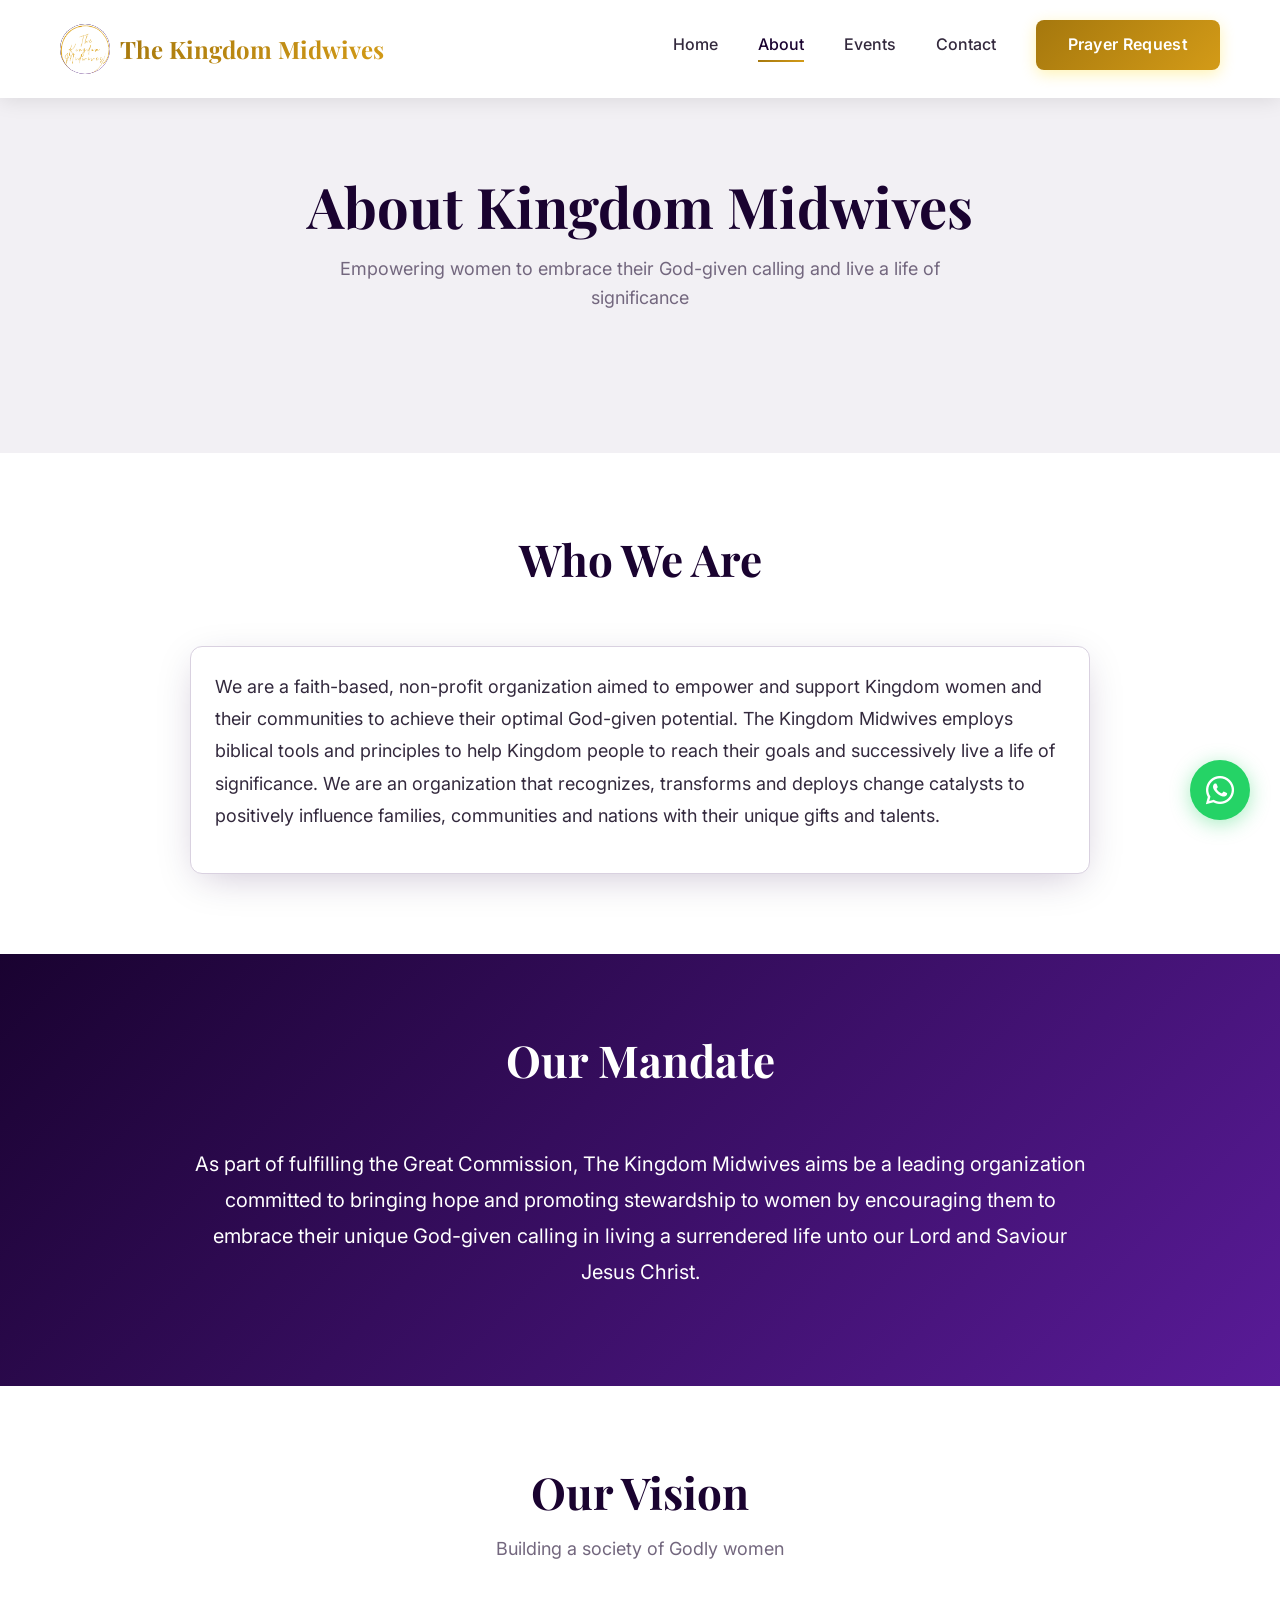
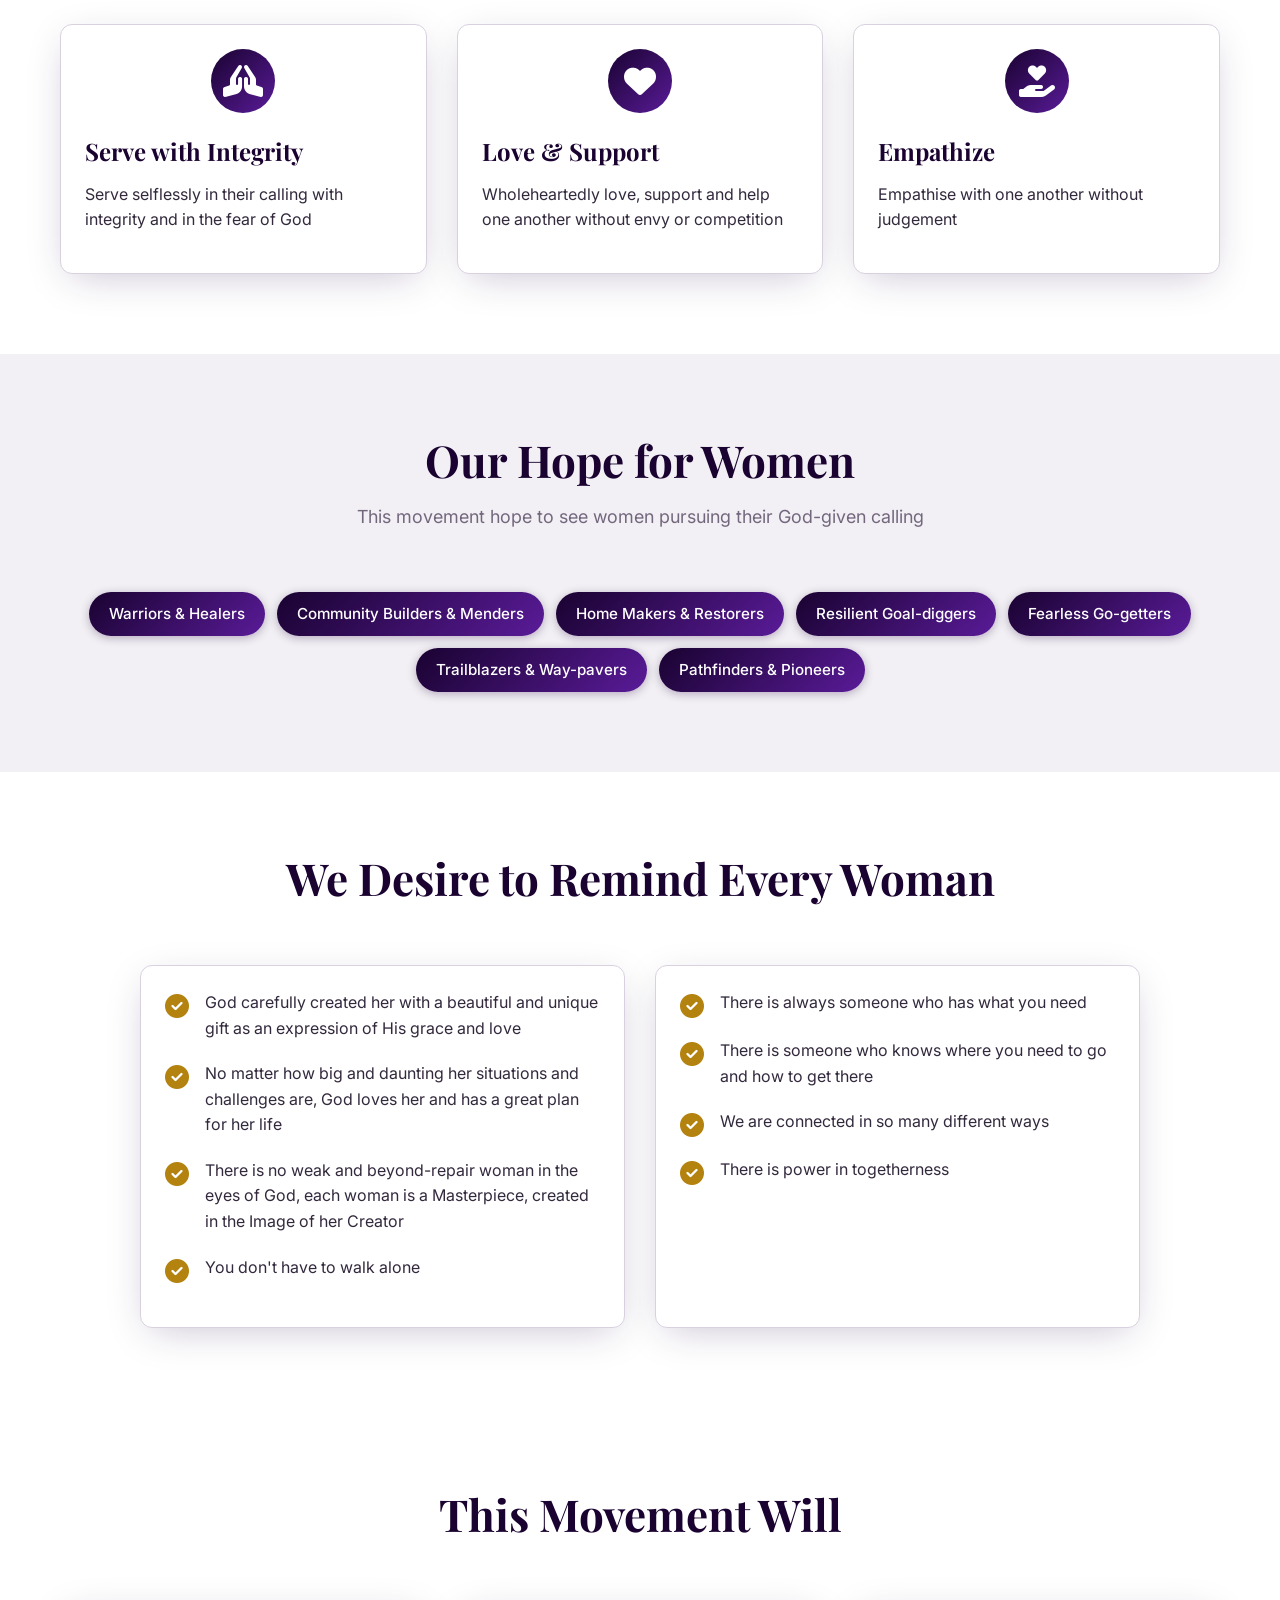
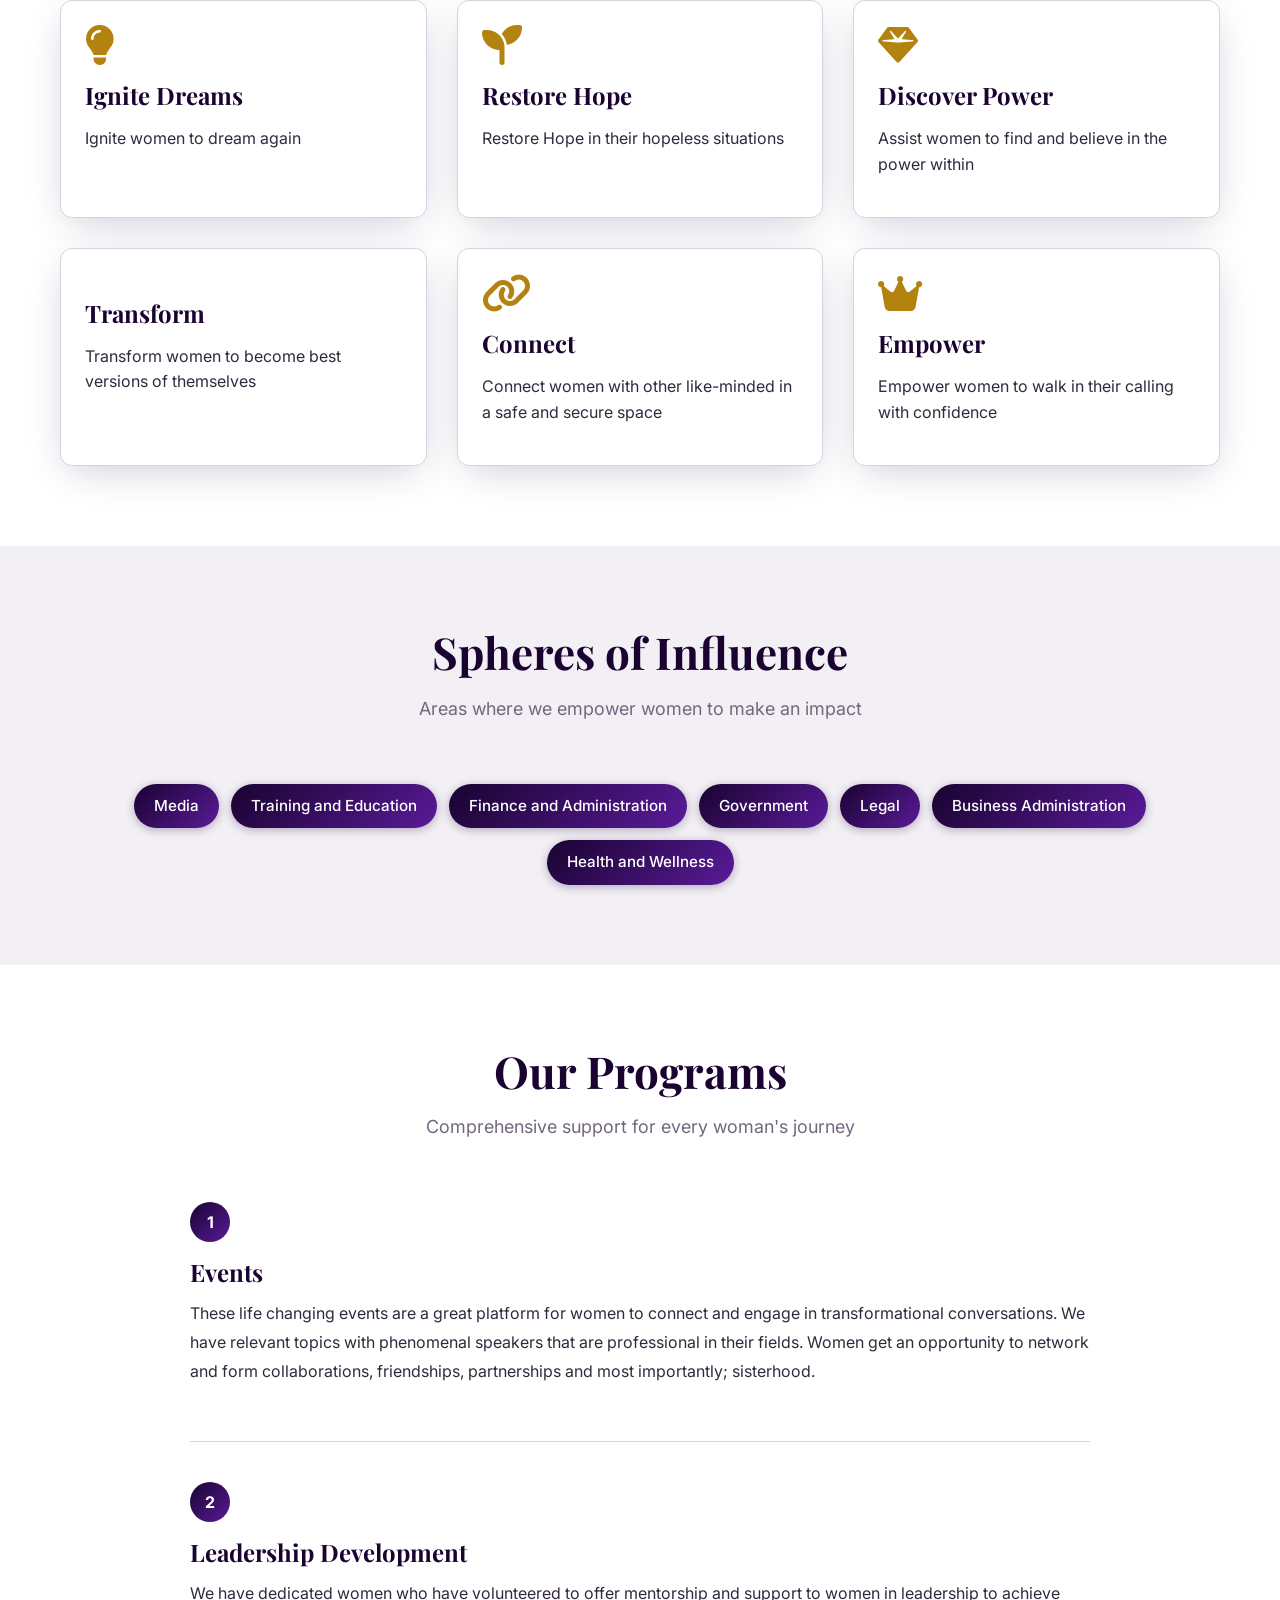
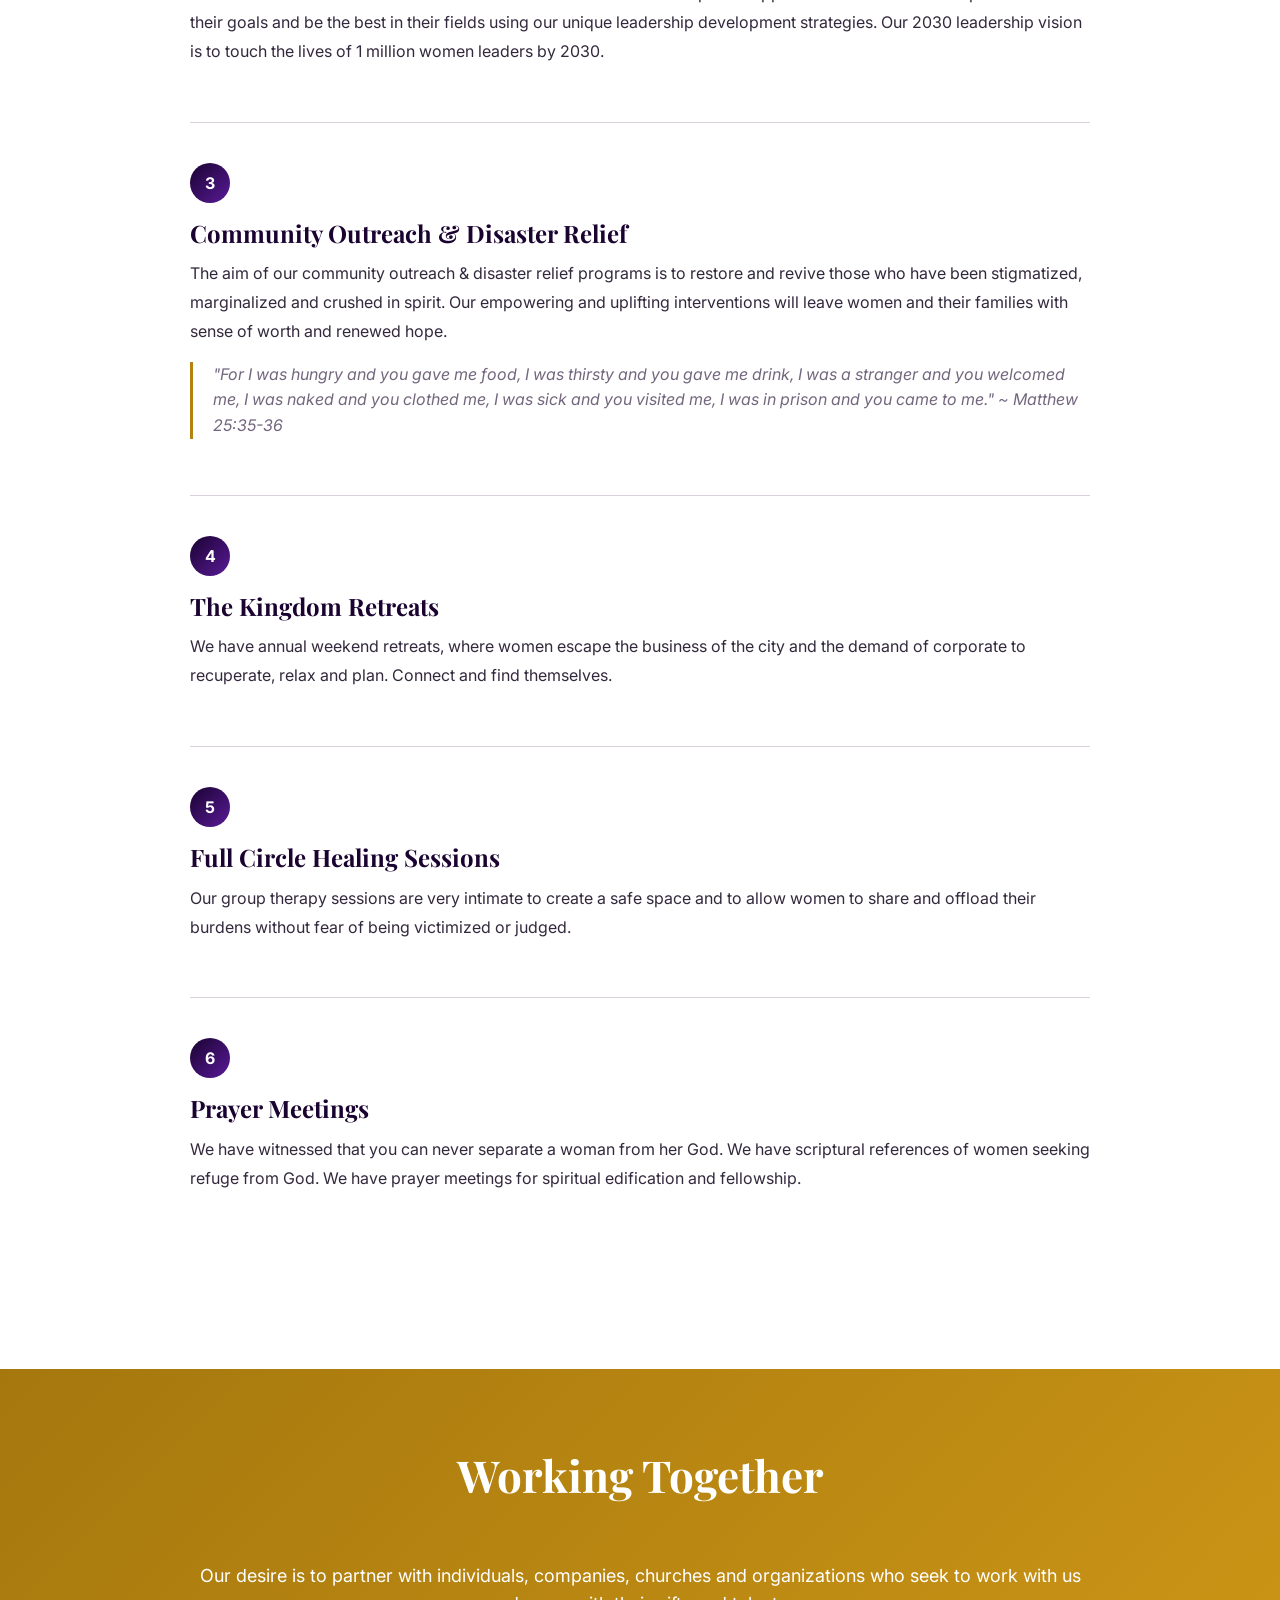
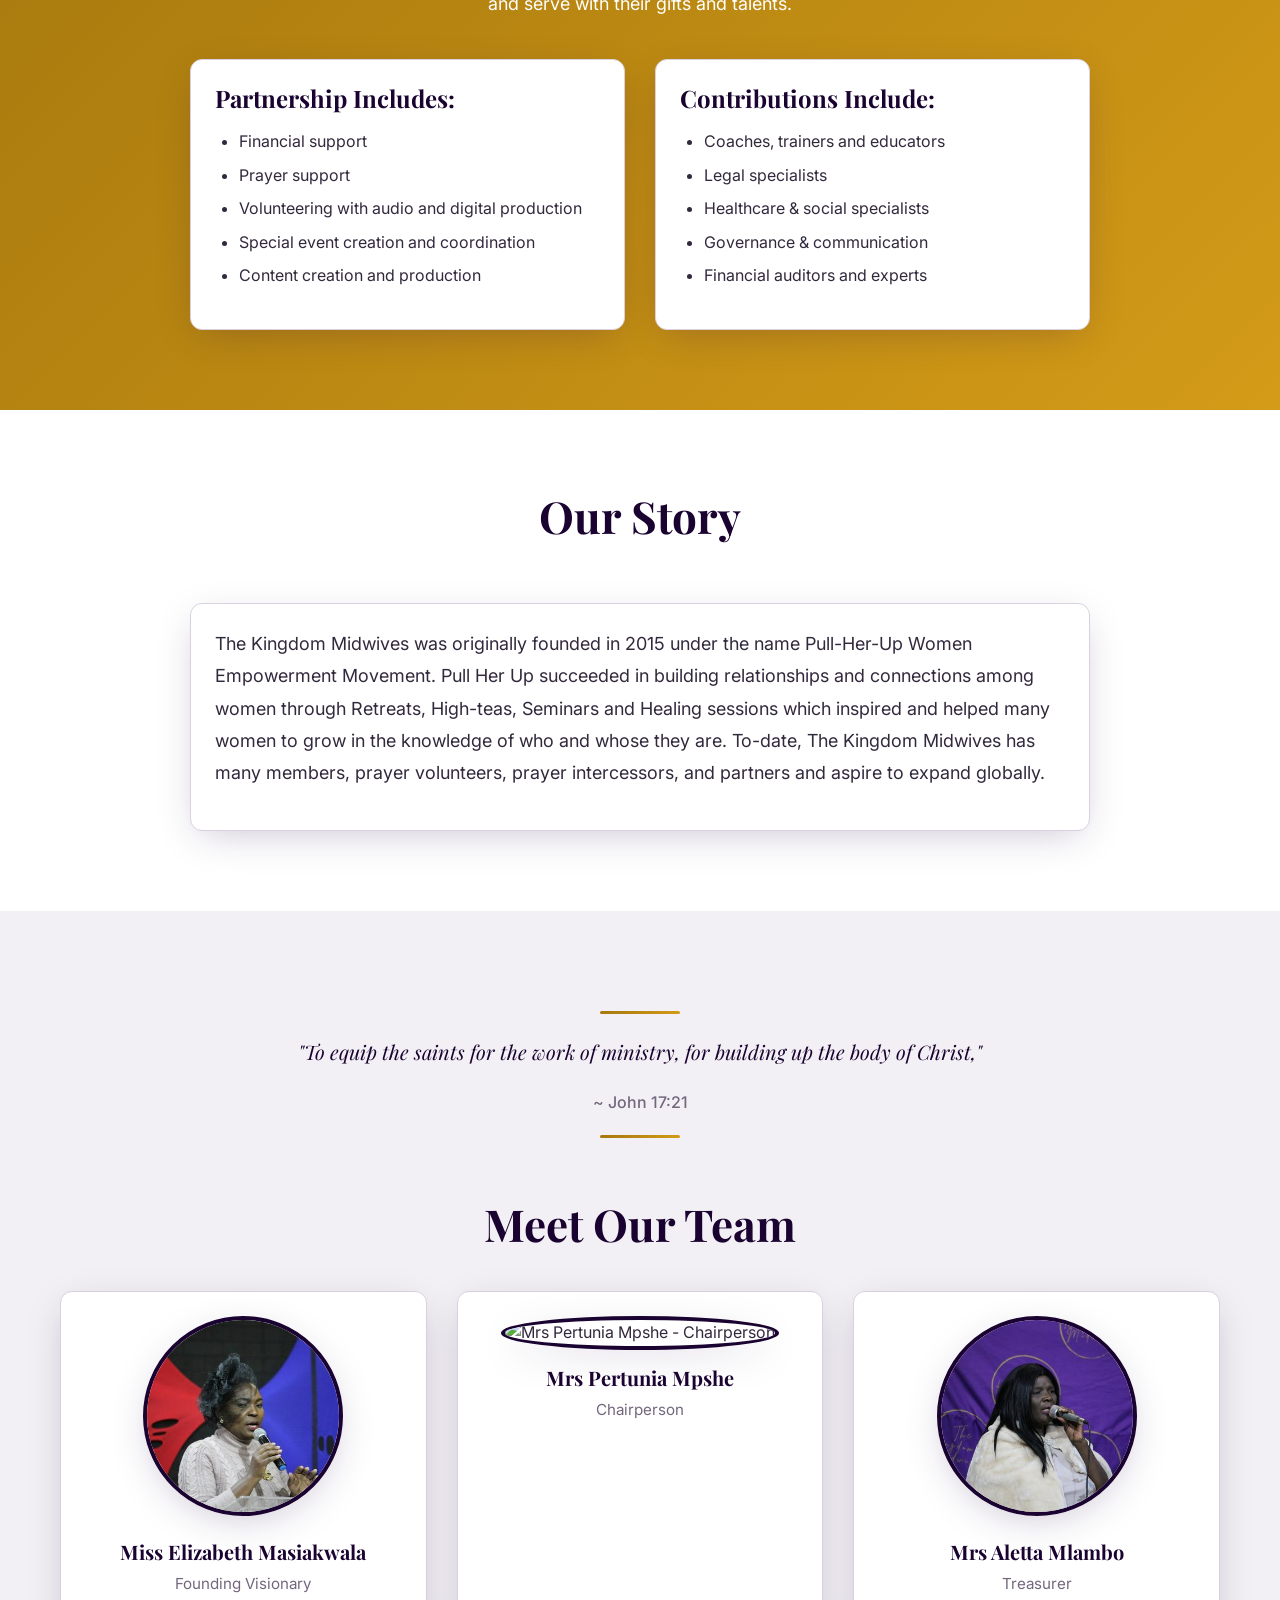
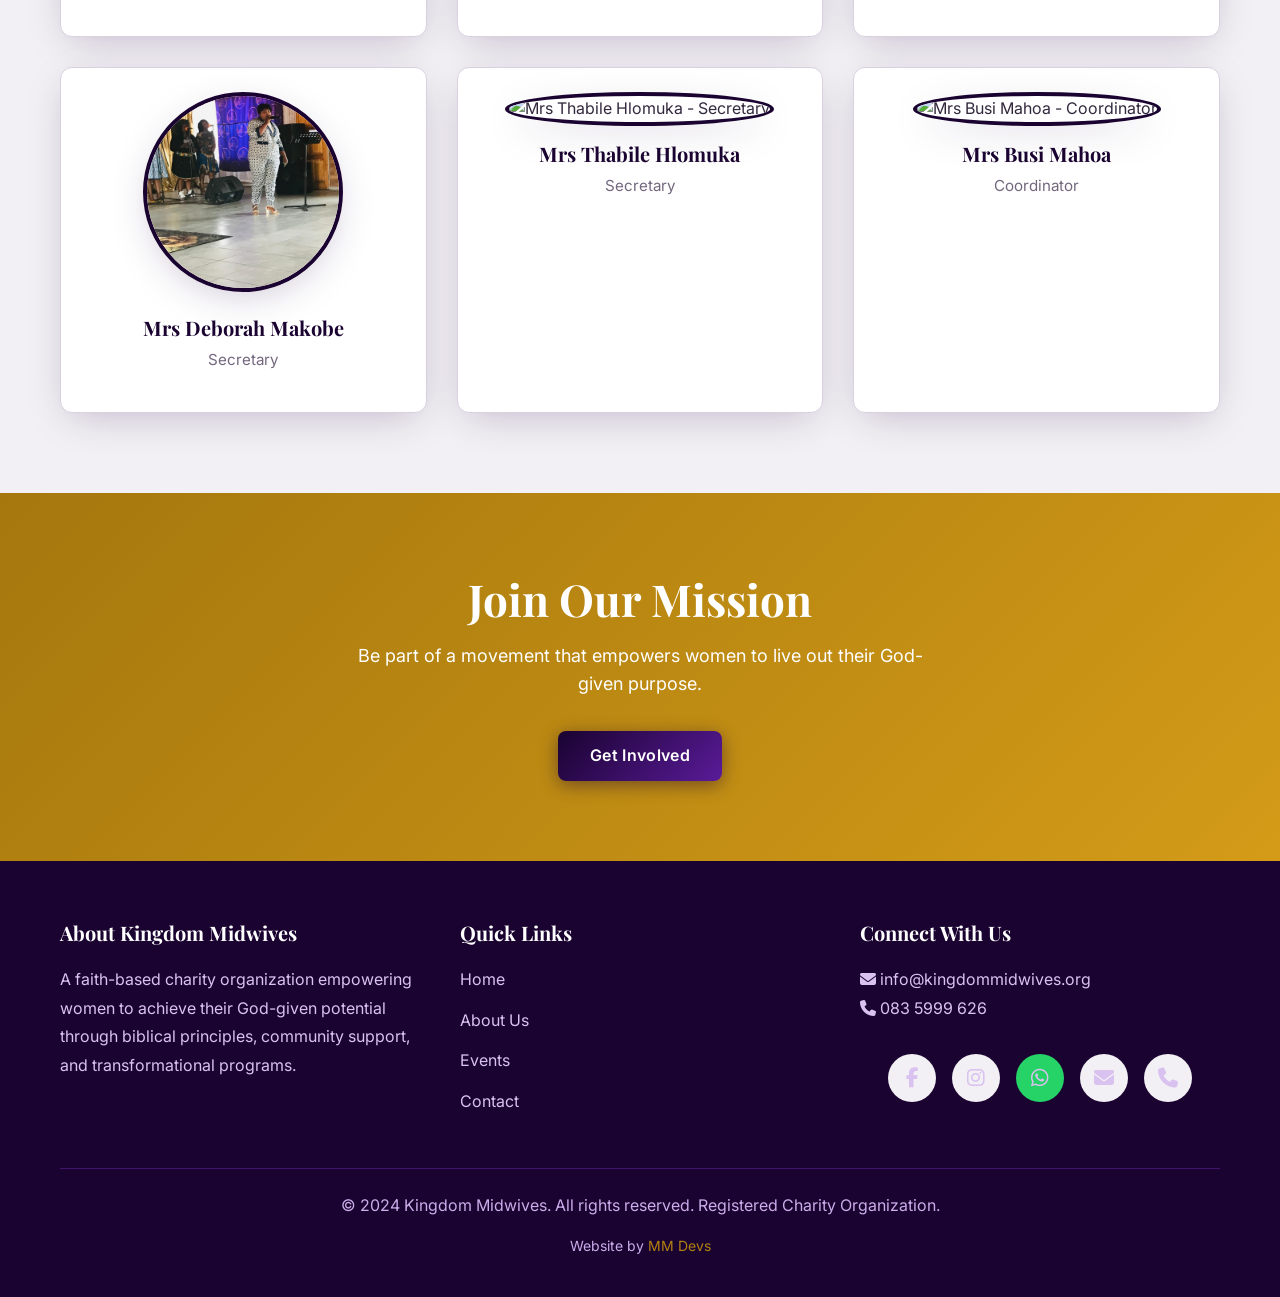
==== commit 8cd0db22: "modified:   about.html 	modified:   contact.html 	modified:   css/styles.css 	modified:   events.htm" ====
--- a/about.html
+++ b/about.html
@@ -34,7 +34,7 @@
         <li><a href="about.html" class="nav-link active">About</a></li>
         <li><a href="events.html" class="nav-link">Events</a></li>
         <li><a href="contact.html" class="nav-link">Contact</a></li>
-        <li><a href="contact.html" class="btn btn-secondary">Become a Member</a></li>
+        <li><a href="contact.html" class="btn btn-secondary">Prayer Request</a></li>
       </ul>
 
       <button class="mobile-menu-btn" id="mobileMenuBtn" aria-label="Toggle mobile menu" aria-expanded="false">
--- a/css/styles.css
+++ b/css/styles.css
@@ -1,49 +1,49 @@
 /* ========================================
    Kingdom Midwives - Main Stylesheet
    ======================================== */
-
+ 
 /* ========================================
    Design System & CSS Variables
-   ======================================== */
+   =======================================*/
 :root {
   /* Primary Colors */
-  --primary: 270 60% 35%;           /* Royal Purple */
+  --primary: 270 90% 10%;           /* Deep Dark Purple */
   --primary-foreground: 0 0% 100%;  /* White text on purple */
-  --primary-light: 270 60% 65%;     /* Lighter purple for gradients */
-
+  --primary-light: 270 70% 40%;     /* Darker mid-purple for gradients */
+ 
   /* Secondary Colors */
-  --secondary: 45 100% 51%;         /* Gold */
-  --secondary-foreground: 270 60% 20%; /* Dark purple text on gold */
-
+  --secondary: 42 85% 38%;          /* Deep Antique Gold */
+  --secondary-foreground: 0 0% 100%; /* White text on dark gold */
+ 
   /* Accent */
-  --accent: 45 95% 60%;             /* Light gold accent */
-  --accent-foreground: 270 60% 20%;
-
+  --accent: 42 80% 46%;             /* Mid gold accent */
+  --accent-foreground: 0 0% 100%;
+ 
   /* Neutrals */
   --background: 0 0% 100%;          /* White */
   --foreground: 270 20% 20%;        /* Dark text */
   --muted: 270 15% 95%;             /* Very light purple */
   --muted-foreground: 270 10% 45%;  /* Muted text */
   --border: 270 20% 85%;            /* Light border */
-
+ 
   /* Card */
   --card: 0 0% 100%;
   --card-foreground: 270 20% 20%;
-
+ 
   /* Design Tokens */
   --radius: 8px;
-  --shadow-elegant: 0 10px 40px -10px hsl(270 60% 35% / 0.2);
-  --shadow-glow: 0 0 40px hsl(270 60% 65% / 0.4);
-  --gradient-primary: linear-gradient(135deg, hsl(270 60% 35%), hsl(270 60% 65%));
-  --gradient-gold: linear-gradient(135deg, hsl(45 100% 51%), hsl(45 95% 60%));
+  --shadow-elegant: 0 10px 40px -10px hsl(270 90% 15% / 0.25);
+  --shadow-glow: 0 0 40px hsl(270 70% 40% / 0.4);
+  --gradient-primary: linear-gradient(135deg, hsl(270, 90%, 10%), hsl(270 70% 35%));
+  --gradient-gold: linear-gradient(135deg, hsl(42 85% 35%), hsl(42 80% 46%));
   --transition-smooth: all 0.3s cubic-bezier(0.4, 0, 0.2, 1);
-
+ 
   /* Spacing */
   --section-padding: 80px;
   --component-spacing: 20px;
   --max-width: 1200px;
 }
-
+ 
 /* ========================================
    Base Styles & Reset
    ======================================== */
@@ -52,11 +52,11 @@
   padding: 0;
   box-sizing: border-box;
 }
-
+ 
 html {
   scroll-behavior: smooth;
 }
-
+ 
 body {
   font-family: 'Inter', -apple-system, BlinkMacSystemFont, 'Segoe UI', sans-serif;
   font-size: 16px;
@@ -65,7 +65,7 @@
   background: hsl(var(--background));
   overflow-x: hidden;
 }
-
+ 
 /* ========================================
    Typography
    ======================================== */
@@ -76,34 +76,34 @@
   color: hsl(var(--primary));
   margin-bottom: 1rem;
 }
-
+ 
 h1 { font-size: 3.5rem; }
 h2 { font-size: 2.75rem; }
 h3 { font-size: 2rem; }
 h4 { font-size: 1.5rem; }
 h5 { font-size: 1.25rem; }
 h6 { font-size: 1rem; }
-
+ 
 p {
   margin-bottom: 1rem;
   font-weight: 400;
 }
-
+ 
 a {
   text-decoration: none;
   color: inherit;
   transition: var(--transition-smooth);
 }
-
+ 
 ul, ol {
   margin-left: 1.5rem;
   margin-bottom: 1rem;
 }
-
+ 
 li {
   margin-bottom: 0.5rem;
 }
-
+ 
 /* ========================================
    Layout Utilities
    ======================================== */
@@ -112,27 +112,27 @@
   margin: 0 auto;
   padding: 0 20px;
 }
-
+ 
 .section {
   padding: var(--section-padding) 0;
 }
-
+ 
 .section-header {
   text-align: center;
   margin-bottom: 60px;
 }
-
+ 
 .section-title {
   margin-bottom: 16px;
 }
-
+ 
 .section-subtitle {
   font-size: 1.125rem;
   color: hsl(var(--muted-foreground));
   max-width: 600px;
   margin: 0 auto;
 }
-
+ 
 /* Gold Accent Line */
 .accent-line {
   width: 80px;
@@ -141,7 +141,7 @@
   margin: 20px auto;
   border-radius: 2px;
 }
-
+ 
 /* ========================================
    Navigation Bar
    ======================================== */
@@ -155,11 +155,11 @@
   z-index: 1000;
   transition: var(--transition-smooth);
 }
-
+ 
 .navbar.scrolled {
   box-shadow: 0 4px 30px rgba(0, 0, 0, 0.15);
 }
-
+ 
 .nav-container {
   display: flex;
   justify-content: space-between;
@@ -168,7 +168,7 @@
   max-width: var(--max-width);
   margin: 0 auto;
 }
-
+ 
 .nav-logo {
   font-family: 'Playfair Display', serif;
   font-size: 1.5rem;
@@ -177,14 +177,14 @@
   align-items: center;
   gap: 10px;
 }
-
+ 
 .nav-logo span {
   background: var(--gradient-gold);
   -webkit-background-clip: text;
   -webkit-text-fill-color: transparent;
   background-clip: text;
 }
-
+ 
 .nav-logo .logo-icon {
   width: 50px;
   height: 50px;
@@ -197,14 +197,14 @@
   overflow: hidden;
   flex-shrink: 0;
 }
-
+ 
 .nav-logo .logo-icon img {
   width: 100%;
   height: 100%;
   object-fit: cover;
   border-radius: 50%;
 }
-
+ 
 .nav-menu {
   display: flex;
   list-style: none;
@@ -212,14 +212,14 @@
   margin: 0;
   align-items: center;
 }
-
+ 
 .nav-link {
   font-weight: 500;
   color: hsl(var(--foreground));
   padding: 8px 0;
   position: relative;
 }
-
+ 
 .nav-link::after {
   content: '';
   position: absolute;
@@ -230,16 +230,16 @@
   background: var(--gradient-gold);
   transition: width 0.3s ease;
 }
-
+ 
 .nav-link:hover::after,
 .nav-link.active::after {
   width: 100%;
 }
-
+ 
 .nav-link.active {
   color: hsl(var(--primary));
 }
-
+ 
 /* Mobile Menu Button */
 .mobile-menu-btn {
   display: none;
@@ -250,7 +250,7 @@
   cursor: pointer;
   padding: 5px;
 }
-
+ 
 .mobile-menu-btn span {
   width: 25px;
   height: 3px;
@@ -258,19 +258,19 @@
   border-radius: 2px;
   transition: var(--transition-smooth);
 }
-
+ 
 .mobile-menu-btn.active span:nth-child(1) {
   transform: rotate(45deg) translate(8px, 8px);
 }
-
+ 
 .mobile-menu-btn.active span:nth-child(2) {
   opacity: 0;
 }
-
+ 
 .mobile-menu-btn.active span:nth-child(3) {
   transform: rotate(-45deg) translate(7px, -7px);
 }
-
+ 
 /* ========================================
    Buttons
    ======================================== */
@@ -285,41 +285,74 @@
   border: none;
   transition: var(--transition-smooth);
   font-family: 'Inter', sans-serif;
-}
-
+  letter-spacing: 0.02em;
+}
+ 
+/* Primary Button — Dark Purple */
 .btn-primary {
   background: var(--gradient-primary);
-  color: hsl(var(--primary-foreground));
-  box-shadow: 0 4px 15px rgba(128, 0, 128, 0.3);
-}
-
+  color: #ffffff;
+  box-shadow: 0 4px 18px rgba(20, 0, 50, 0.45);
+}
+ 
 .btn-primary:hover {
   transform: translateY(-2px);
-  box-shadow: 0 6px 20px rgba(128, 0, 128, 0.4);
-}
-
+  box-shadow: 0 8px 28px rgba(20, 0, 50, 0.60);
+  filter: brightness(1.15);
+}
+ 
+.btn-primary:active {
+  transform: translateY(0px);
+  box-shadow: 0 3px 10px rgba(20, 0, 50, 0.45);
+  filter: brightness(0.95);
+}
+ 
+.btn-primary:focus-visible {
+  outline: 3px solid hsl(270 90% 45%);
+  outline-offset: 3px;
+}
+ 
+/* Secondary Button — Gold (unchanged) */
 .btn-secondary {
   background: var(--gradient-gold);
   color: hsl(var(--secondary-foreground));
   box-shadow: 0 4px 15px rgba(255, 215, 0, 0.3);
 }
-
+ 
 .btn-secondary:hover {
   transform: translateY(-2px);
   box-shadow: 0 6px 20px rgba(255, 215, 0, 0.4);
 }
-
+ 
+.btn-secondary:active {
+  transform: translateY(0px);
+  box-shadow: 0 3px 10px rgba(255, 215, 0, 0.3);
+}
+ 
+/* Outline Button — Dark Purple border & text */
 .btn-outline {
   background: transparent;
   color: hsl(var(--primary));
   border: 2px solid hsl(var(--primary));
 }
-
+ 
 .btn-outline:hover {
   background: hsl(var(--primary));
-  color: hsl(var(--primary-foreground));
-}
-
+  color: #ffffff;
+  box-shadow: 0 6px 20px rgba(20, 0, 50, 0.45);
+  transform: translateY(-2px);
+}
+ 
+.btn-outline:active {
+  transform: translateY(0px);
+  box-shadow: none;
+}
+ 
+.btn-outline:focus-visible {
+  outline: 3px solid hsl(270 90% 45%);
+  outline-offset: 3px;
+}
+ 
 /* ========================================
    Cards
    ======================================== */
@@ -331,12 +364,12 @@
   transition: var(--transition-smooth);
   border: 1px solid hsl(var(--border));
 }
-
+ 
 .card:hover {
   transform: translateY(-5px);
-  box-shadow: 0 15px 50px -10px hsl(270 60% 35% / 0.3);
-}
-
+  box-shadow: 0 15px 50px -10px hsl(270 90% 10% / 0.35);
+}
+ 
 .card-image {
   width: 100%;
   height: 200px;
@@ -344,17 +377,66 @@
   border-radius: 8px;
   margin-bottom: 16px;
 }
-
+ 
 .card-title {
   font-size: 1.25rem;
   margin-bottom: 12px;
 }
-
+ 
 .card-text {
   color: hsl(var(--muted-foreground));
   margin-bottom: 16px;
 }
-
+ 
+/* ========================================
+   Page Hero (Events / About / Contact headers)
+   ======================================== */
+.page-hero {
+  position: relative;
+  margin-top: 72px;
+  padding: 120px 0 80px;
+  display: flex;
+  align-items: center;
+  justify-content: center;
+  text-align: center;
+  overflow: hidden;
+  color: white;
+}
+ 
+.page-hero-bg {
+  position: absolute;
+  inset: 0;
+  background-image: url('assets/images/events-header.jpg');
+  background-size: cover;
+  background-position: center;
+  background-repeat: no-repeat;
+  z-index: 0;
+}
+ 
+.page-hero-overlay {
+  position: absolute;
+  inset: 0;
+  background: linear-gradient(135deg, hsl(270 90% 10% / 0.88), hsl(270 70% 25% / 0.72));
+  z-index: 1;
+}
+ 
+.page-hero .container {
+  position: relative;
+  z-index: 2;
+}
+ 
+.page-hero .section-title {
+  color: white;
+  font-size: 3rem;
+  text-shadow: 0 2px 20px rgba(0,0,0,0.4);
+  margin-bottom: 16px;
+}
+ 
+.page-hero .section-subtitle {
+  color: rgba(255,255,255,0.88);
+  font-size: 1.2rem;
+}
+ 
 /* ========================================
    Hero Section
    ======================================== */
@@ -369,40 +451,43 @@
   overflow: hidden;
   margin-top: 72px;
 }
-
+ 
 .hero-background {
   position: absolute;
   top: 0;
   left: 0;
   width: 100%;
   height: 100%;
-  background: linear-gradient(135deg, #667eea 0%, #764ba2 100%);
+  background-image: url('../images/events/hero2-cta.jpeg');
+  background-size: cover;
+  background-position: center;
+  background-repeat: no-repeat;
   z-index: -2;
 }
-
+ 
 .hero-overlay {
   position: absolute;
   top: 0;
   left: 0;
   width: 100%;
   height: 100%;
-  background: linear-gradient(135deg, hsl(270 60% 35% / 0.85), hsl(270 60% 65% / 0.7));
+  background: linear-gradient(135deg, hsl(270 90% 10% / 0.90), hsl(270 70% 30% / 0.75));
   z-index: -1;
 }
-
+ 
 .hero-content {
   max-width: 800px;
   padding: 0 20px;
   animation: fadeInUp 1s ease-out;
 }
-
+ 
 .hero-title {
   font-size: 4rem;
   color: white;
   margin-bottom: 20px;
   text-shadow: 0 2px 20px rgba(0, 0, 0, 0.3);
 }
-
+ 
 .hero-subtitle {
   font-size: 1.5rem;
   margin-bottom: 40px;
@@ -410,14 +495,14 @@
   font-weight: 300;
   opacity: 0.95;
 }
-
+ 
 .hero-cta {
   display: flex;
   gap: 20px;
   justify-content: center;
   flex-wrap: wrap;
 }
-
+ 
 /* ========================================
    Grid Layouts
    ======================================== */
@@ -425,19 +510,19 @@
   display: grid;
   gap: 30px;
 }
-
+ 
 .grid-2 {
   grid-template-columns: repeat(2, 1fr);
 }
-
+ 
 .grid-3 {
   grid-template-columns: repeat(3, 1fr);
 }
-
+ 
 .grid-4 {
   grid-template-columns: repeat(4, 1fr);
 }
-
+ 
 /* ========================================
    Scripture Section
    ======================================== */
@@ -446,7 +531,7 @@
   padding: 60px 0;
   text-align: center;
 }
-
+ 
 .scripture-quote {
   font-family: 'Playfair Display', serif;
   font-size: 1.75rem;
@@ -456,7 +541,7 @@
   margin: 0 auto;
   line-height: 1.8;
 }
-
+ 
 .scripture-reference {
   font-family: 'Inter', sans-serif;
   font-size: 1rem;
@@ -464,7 +549,7 @@
   margin-top: 20px;
   font-weight: 500;
 }
-
+ 
 /* ========================================
    Mission Section
    ======================================== */
@@ -474,7 +559,7 @@
   text-align: center;
   padding: 40px;
 }
-
+ 
 .mission-icon {
   width: 64px;
   height: 64px;
@@ -487,13 +572,13 @@
   color: white;
   font-size: 32px;
 }
-
+ 
 .mission-text {
   font-size: 1.125rem;
   line-height: 1.8;
   color: hsl(var(--foreground));
 }
-
+ 
 /* ========================================
    CTA Section
    ======================================== */
@@ -502,12 +587,12 @@
   padding: 80px 0;
   text-align: center;
 }
-
+ 
 .cta-section h2 {
   color: hsl(var(--secondary-foreground));
   margin-bottom: 16px;
 }
-
+ 
 .cta-text {
   font-size: 1.125rem;
   color: hsl(var(--secondary-foreground));
@@ -516,14 +601,14 @@
   margin-left: auto;
   margin-right: auto;
 }
-
+ 
 /* ========================================
    Team Section
    ======================================== */
 .team-member {
   text-align: center;
 }
-
+ 
 .team-photo {
   width: 200px;
   height: 200px;
@@ -533,17 +618,17 @@
   border: 4px solid hsl(var(--primary));
   box-shadow: var(--shadow-elegant);
 }
-
+ 
 .team-name {
   font-size: 1.25rem;
   margin-bottom: 8px;
 }
-
+ 
 .team-role {
   color: hsl(var(--muted-foreground));
   font-size: 0.95rem;
 }
-
+ 
 /* ========================================
    Event Cards
    ======================================== */
@@ -552,7 +637,7 @@
   flex-direction: column;
   height: 100%;
 }
-
+ 
 .event-image {
   width: 100%;
   height: 250px;
@@ -560,7 +645,7 @@
   border-radius: 8px;
   margin-bottom: 20px;
 }
-
+ 
 .event-date {
   display: inline-block;
   background: var(--gradient-primary);
@@ -571,7 +656,7 @@
   margin-bottom: 12px;
   font-weight: 600;
 }
-
+ 
 .event-location {
   color: hsl(var(--muted-foreground));
   font-size: 0.95rem;
@@ -580,12 +665,12 @@
   align-items: center;
   gap: 8px;
 }
-
+ 
 .event-description {
   flex-grow: 1;
   margin-bottom: 20px;
 }
-
+ 
 /* ========================================
    Contact Form
    ======================================== */
@@ -595,18 +680,18 @@
   gap: 60px;
   align-items: start;
 }
-
+ 
 .form-group {
   margin-bottom: 24px;
 }
-
+ 
 .form-label {
   display: block;
   margin-bottom: 8px;
   font-weight: 500;
   color: hsl(var(--foreground));
 }
-
+ 
 .form-input,
 .form-textarea,
 .form-select {
@@ -619,44 +704,44 @@
   transition: var(--transition-smooth);
   background: hsl(var(--background));
 }
-
+ 
 .form-input:focus,
 .form-textarea:focus,
 .form-select:focus {
   outline: none;
   border-color: hsl(var(--primary));
-  box-shadow: 0 0 0 3px hsl(270 60% 35% / 0.1);
-}
-
+  box-shadow: 0 0 0 3px hsl(270 90% 10% / 0.18);
+}
+ 
 .form-textarea {
   min-height: 150px;
   resize: vertical;
 }
-
+ 
 .form-error {
   color: #dc2626;
   font-size: 0.875rem;
   margin-top: 4px;
   display: none;
 }
-
+ 
 .form-error.active {
   display: block;
 }
-
+ 
 /* Contact Info Card */
 .contact-info-card {
   position: sticky;
   top: 100px;
 }
-
+ 
 .contact-info-item {
   display: flex;
   align-items: start;
   gap: 16px;
   margin-bottom: 24px;
 }
-
+ 
 .contact-icon {
   width: 48px;
   height: 48px;
@@ -669,17 +754,17 @@
   font-size: 20px;
   flex-shrink: 0;
 }
-
+ 
 .contact-info-text h4 {
   font-size: 1rem;
   margin-bottom: 4px;
 }
-
+ 
 .contact-info-text p {
   margin: 0;
   color: hsl(var(--muted-foreground));
 }
-
+ 
 /* ========================================
    Social Media Links
    ======================================== */
@@ -689,7 +774,7 @@
   justify-content: center;
   margin-top: 32px;
 }
-
+ 
 .social-link {
   width: 48px;
   height: 48px;
@@ -702,14 +787,14 @@
   font-size: 20px;
   transition: var(--transition-smooth);
 }
-
+ 
 .social-link:hover {
   background: var(--gradient-primary);
   color: white;
   transform: translateY(-3px);
   box-shadow: var(--shadow-elegant);
 }
-
+ 
 /* ========================================
    Footer
    ======================================== */
@@ -718,46 +803,46 @@
   color: hsl(var(--primary-foreground));
   padding: 60px 0 0;
 }
-
+ 
 .footer-content {
   display: grid;
   grid-template-columns: repeat(3, 1fr);
   gap: 40px;
   margin-bottom: 40px;
 }
-
+ 
 .footer-section h3 {
   color: hsl(var(--primary-foreground));
   font-size: 1.25rem;
   margin-bottom: 20px;
 }
-
+ 
 .footer-section p,
 .footer-section a {
-  color: hsl(270 60% 90%);
+  color: hsl(270 60% 85%);
   line-height: 1.8;
 }
-
+ 
 .footer-links {
   list-style: none;
   margin: 0;
 }
-
+ 
 .footer-links li {
   margin-bottom: 12px;
 }
-
+ 
 .footer-links a:hover {
   color: hsl(var(--secondary));
 }
-
+ 
 .footer-bottom {
-  border-top: 1px solid hsl(270 60% 45%);
+  border-top: 1px solid hsl(270 70% 25%);
   padding: 24px 0;
   text-align: center;
-  color: hsl(270 60% 85%);
-}
-
+  color: hsl(270 60% 80%);
+}
+ 
 /* ========================================
    Badges / Pills
    ======================================== */
@@ -767,7 +852,7 @@
   gap: 12px;
   justify-content: center;
 }
-
+ 
 .badge {
   background: var(--gradient-primary);
   color: white;
@@ -775,9 +860,9 @@
   border-radius: 25px;
   font-size: 0.95rem;
   font-weight: 500;
-  box-shadow: 0 2px 10px rgba(128, 0, 128, 0.2);
-}
-
+  box-shadow: 0 2px 10px rgba(40, 0, 70, 0.3);
+}
+ 
 /* ========================================
    Animations
    ======================================== */
@@ -791,7 +876,7 @@
     transform: translateY(0);
   }
 }
-
+ 
 @keyframes fadeIn {
   from {
     opacity: 0;
@@ -800,22 +885,22 @@
     opacity: 1;
   }
 }
-
+ 
 .fade-in {
   animation: fadeIn 0.8s ease-out;
 }
-
+ 
 .animate-on-scroll {
   opacity: 0;
   transform: translateY(20px);
   transition: opacity 0.6s ease-out, transform 0.6s ease-out;
 }
-
+ 
 .animate-on-scroll.fade-in {
   opacity: 1;
   transform: translateY(0);
 }
-
+ 
 /* ========================================
    WhatsApp Integration
    ======================================== */
@@ -837,17 +922,17 @@
   text-decoration: none;
   animation: whatsapp-pulse 2s infinite;
 }
-
+ 
 .whatsapp-float:hover {
   transform: scale(1.1) translateY(-3px);
   box-shadow: 0 6px 25px rgba(37, 211, 102, 0.5);
 }
-
+ 
 .whatsapp-float i {
   color: white;
   font-size: 32px;
 }
-
+ 
 .whatsapp-tooltip {
   position: absolute;
   right: 70px;
@@ -865,13 +950,13 @@
   color: hsl(var(--foreground));
   font-weight: 500;
 }
-
+ 
 .whatsapp-float:hover .whatsapp-tooltip {
   opacity: 1;
   visibility: visible;
   right: 75px;
 }
-
+ 
 @keyframes whatsapp-pulse {
   0%, 100% {
     box-shadow: 0 4px 20px rgba(37, 211, 102, 0.4);
@@ -880,7 +965,7 @@
     box-shadow: 0 4px 30px rgba(37, 211, 102, 0.7);
   }
 }
-
+ 
 /* WhatsApp Link in Contact Info */
 .whatsapp-link {
   color: #25D366;
@@ -889,39 +974,39 @@
   align-items: center;
   gap: 8px;
 }
-
+ 
 .whatsapp-link:hover {
   color: #128C7E;
   transform: translateX(3px);
 }
-
+ 
 /* ========================================
    Utility Classes
    ======================================== */
 .text-center { text-align: center; }
 .text-left { text-align: left; }
 .text-right { text-align: right; }
-
+ 
 .mt-1 { margin-top: 8px; }
 .mt-2 { margin-top: 16px; }
 .mt-3 { margin-top: 24px; }
 .mt-4 { margin-top: 32px; }
 .mt-5 { margin-top: 40px; }
-
+ 
 .mb-1 { margin-bottom: 8px; }
 .mb-2 { margin-bottom: 16px; }
 .mb-3 { margin-bottom: 24px; }
 .mb-4 { margin-bottom: 32px; }
 .mb-5 { margin-bottom: 40px; }
-
+ 
 .flex { display: flex; }
 .flex-center { display: flex; justify-content: center; align-items: center; }
 .gap-1 { gap: 8px; }
 .gap-2 { gap: 16px; }
 .gap-3 { gap: 24px; }
-
+ 
 .hidden { display: none; }
-
+ 
 /* ========================================
    Accessibility
    ======================================== */
@@ -936,17 +1021,17 @@
   white-space: nowrap;
   border-width: 0;
 }
-
+ 
 /* Focus styles for keyboard navigation */
 a:focus-visible,
 button:focus-visible,
 input:focus-visible,
 textarea:focus-visible,
 select:focus-visible {
-  outline: 3px solid hsl(var(--secondary));
+  outline: 3px solid hsl(270 90% 35%);
   outline-offset: 2px;
 }
-
+ 
 /* ========================================
    Programs List
    ======================================== */
@@ -954,17 +1039,17 @@
   max-width: 900px;
   margin: 0 auto;
 }
-
+ 
 .program-item {
   margin-bottom: 40px;
   padding-bottom: 40px;
   border-bottom: 1px solid hsl(var(--border));
 }
-
+ 
 .program-item:last-child {
   border-bottom: none;
 }
-
+ 
 .program-number {
   display: inline-block;
   width: 40px;
@@ -977,21 +1062,21 @@
   font-weight: 700;
   margin-bottom: 16px;
 }
-
+ 
 .program-title {
   font-size: 1.5rem;
   margin-bottom: 12px;
 }
-
+ 
 .program-description {
   color: hsl(var(--foreground));
   line-height: 1.8;
 }
-
+ 
 .program-scripture {
   font-style: italic;
   color: hsl(var(--muted-foreground));
   margin-top: 12px;
   padding-left: 20px;
   border-left: 3px solid hsl(var(--secondary));
-}
+}
